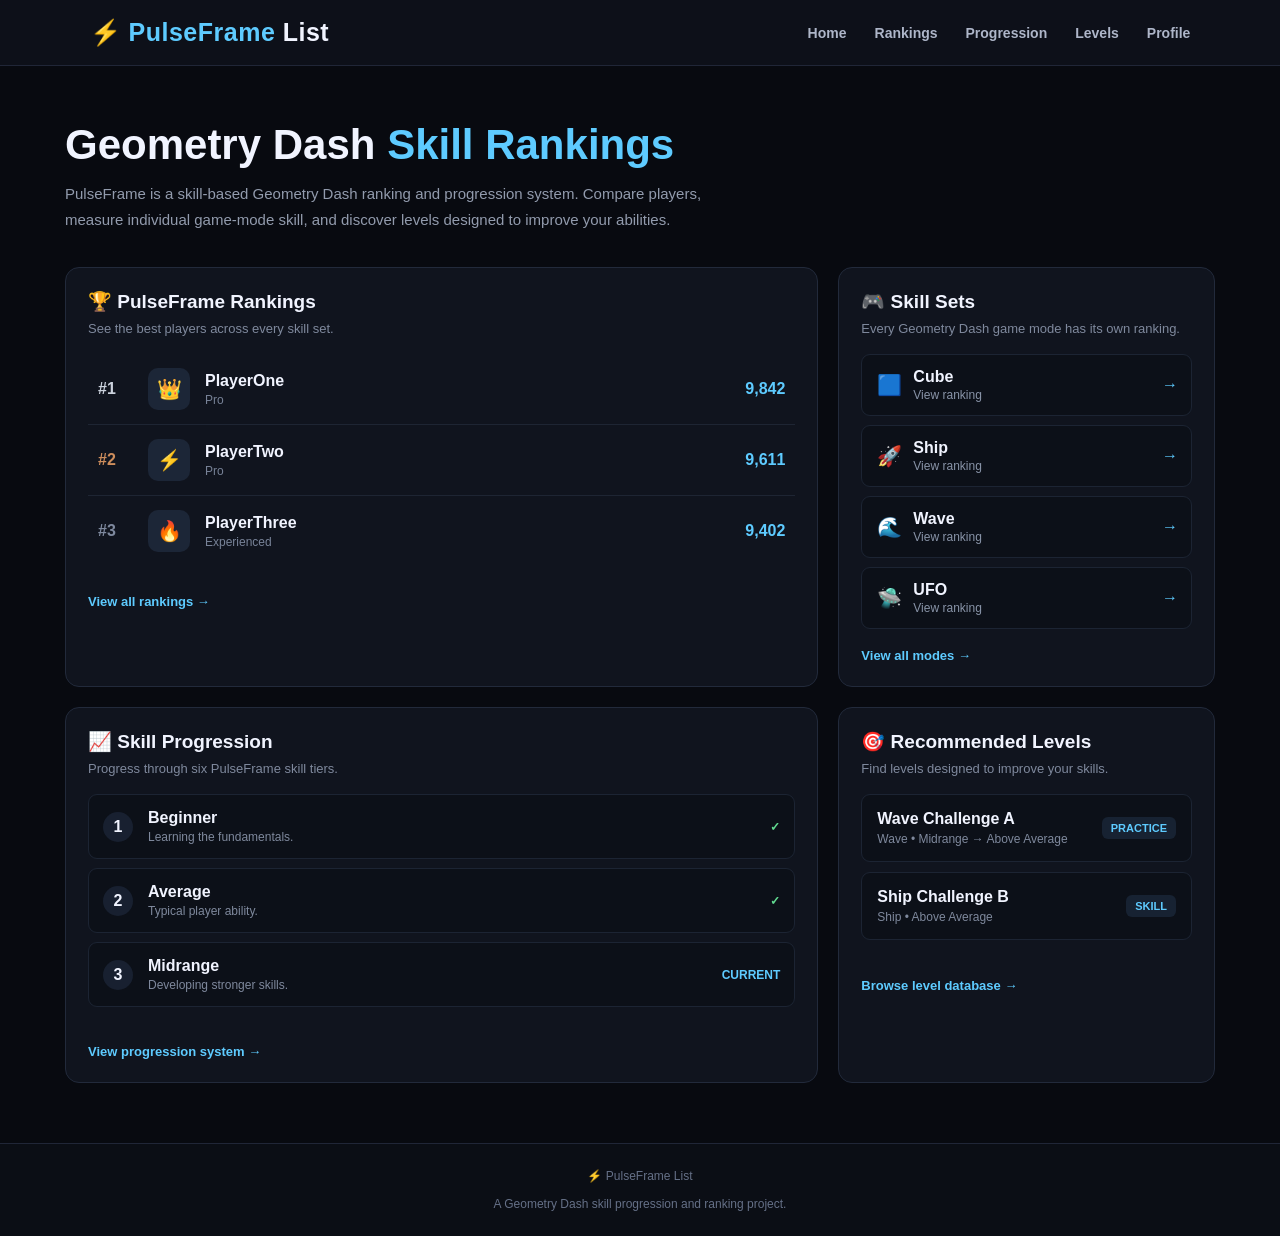
==== index.html @ b21e98b4 "Update index.html" ====
<!DOCTYPE html>
<html lang="en">

<head>
    <meta charset="UTF-8">
    <meta name="viewport" content="width=device-width, initial-scale=1.0">

    <title>PulseFrame List</title>

  <link rel="stylesheet" href="css/style.css">
</head>

<body>

<header>

    <div class="logo">
        ⚡ <span>PulseFrame</span> List
    </div>

    <nav>
        <a href="index.html">Home</a>
        <a href="rankings.html">Rankings</a>
        <a href="progression.html">Progression</a>
        <a href="levels.html">Levels</a>
        <a href="profile.html">Profile</a>
    </nav>

</header>


<section class="hero">

    <h1>Geometry Dash <span>Skill Rankings</span></h1>

    <p>
        PulseFrame is a skill-based Geometry Dash ranking and
        progression system. Compare players, measure individual
        game-mode skill, and discover levels designed to improve
        your abilities.
    </p>

</section>


<main class="container">

    <div class="grid">

        <!-- RANKINGS PREVIEW -->

        <section class="card">

            <h2>🏆 PulseFrame Rankings</h2>

            <p class="subtitle">
                See the best players across every skill set.
            </p>

            <div class="player">

                <div class="placement">#1</div>

                <div class="avatar">👑</div>

                <div class="player-info">
                    <div class="player-name">PlayerOne</div>
                    <div class="player-rank">Pro</div>
                </div>

                <div class="rating">9,842</div>

            </div>

            <div class="player">

                <div class="placement">#2</div>

                <div class="avatar">⚡</div>

                <div class="player-info">
                    <div class="player-name">PlayerTwo</div>
                    <div class="player-rank">Pro</div>
                </div>

                <div class="rating">9,611</div>

            </div>

            <div class="player">

                <div class="placement">#3</div>

                <div class="avatar">🔥</div>

                <div class="player-info">
                    <div class="player-name">PlayerThree</div>
                    <div class="player-rank">Experienced</div>
                </div>

                <div class="rating">9,402</div>

            </div>

            <br>

            <a href="rankings.html">View all rankings →</a>

        </section>


        <!-- SKILL SETS -->

        <section class="card">

            <h2>🎮 Skill Sets</h2>

            <p class="subtitle">
                Every Geometry Dash game mode has its own ranking.
            </p>

            <div class="skill">
                <div class="skill-left">
                    <div class="skill-icon">🟦</div>
                    <div>
                        <div class="skill-name">Cube</div>
                        <div class="skill-rank">View ranking</div>
                    </div>
                </div>
                <div class="skill-position">→</div>
            </div>

            <div class="skill">
                <div class="skill-left">
                    <div class="skill-icon">🚀</div>
                    <div>
                        <div class="skill-name">Ship</div>
                        <div class="skill-rank">View ranking</div>
                    </div>
                </div>
                <div class="skill-position">→</div>
            </div>

            <div class="skill">
                <div class="skill-left">
                    <div class="skill-icon">🌊</div>
                    <div>
                        <div class="skill-name">Wave</div>
                        <div class="skill-rank">View ranking</div>
                    </div>
                </div>
                <div class="skill-position">→</div>
            </div>

            <div class="skill">
                <div class="skill-left">
                    <div class="skill-icon">🛸</div>
                    <div>
                        <div class="skill-name">UFO</div>
                        <div class="skill-rank">View ranking</div>
                    </div>
                </div>
                <div class="skill-position">→</div>
            </div>

            <a href="../modes/wave.html">View all modes →</a>

        </section>


        <!-- PROGRESSION -->

        <section class="card">

            <h2>📈 Skill Progression</h2>

            <p class="subtitle">
                Progress through six PulseFrame skill tiers.
            </p>

            <div class="progress-tier">

                <div class="tier-number">1</div>

                <div class="tier-info">
                    <div class="tier-name">Beginner</div>
                    <div class="tier-description">
                        Learning the fundamentals.
                    </div>
                </div>

                <div class="tier-status completed">✓</div>

            </div>

            <div class="progress-tier">

                <div class="tier-number">2</div>

                <div class="tier-info">
                    <div class="tier-name">Average</div>
                    <div class="tier-description">
                        Typical player ability.
                    </div>
                </div>

                <div class="tier-status completed">✓</div>

            </div>

            <div class="progress-tier">

                <div class="tier-number">3</div>

                <div class="tier-info">
                    <div class="tier-name">Midrange</div>
                    <div class="tier-description">
                        Developing stronger skills.
                    </div>
                </div>

                <div class="tier-status current">
                    CURRENT
                </div>

            </div>

            <br>

            <a href="progression.html">
                View progression system →
            </a>

        </section>


        <!-- LEVELS -->

        <section class="card">

            <h2>🎯 Recommended Levels</h2>

            <p class="subtitle">
                Find levels designed to improve your skills.
            </p>

            <div class="recommendation">

                <div>
                    <div class="level-name">Wave Challenge A</div>

                    <div class="level-info">
                        Wave • Midrange → Above Average
                    </div>
                </div>

                <div class="difficulty">
                    PRACTICE
                </div>

            </div>


            <div class="recommendation">

                <div>
                    <div class="level-name">Ship Challenge B</div>

                    <div class="level-info">
                        Ship • Above Average
                    </div>
                </div>

                <div class="difficulty">
                    SKILL
                </div>

            </div>

            <br>

            <a href="levels.html">
                Browse level database →
            </a>

        </section>

    </div>

</main>


<footer>

    ⚡ PulseFrame List
    <br><br>
    A Geometry Dash skill progression and ranking project.

</footer>


<script src="js/script.js"></script>

</body>
</html>
---- css/style.css ----
* {
    box-sizing: border-box;
    margin: 0;
    padding: 0;
}

body {
    font-family: Arial, Helvetica, sans-serif;
    background: #080a10;
    color: #f1f4ff;
    min-height: 100vh;
}

/* =========================
   HEADER
========================= */

header {
    background: #0d1019;
    border-bottom: 1px solid #202637;
    padding: 18px 7%;
    display: flex;
    justify-content: space-between;
    align-items: center;
    position: sticky;
    top: 0;
    z-index: 100;
}

.logo {
    font-size: 25px;
    font-weight: 800;
    letter-spacing: 0.5px;
}

.logo span {
    color: #5ecbff;
}

nav {
    display: flex;
    gap: 28px;
}

nav a {
    color: #aeb6c9;
    text-decoration: none;
    font-size: 14px;
    font-weight: 600;
    transition: color 0.2s ease;
}

nav a:hover {
    color: #5ecbff;
}

/* =========================
   HERO
========================= */

.hero {
    max-width: 1200px;
    margin: 55px auto 35px;
    padding: 0 25px;
}

.hero h1 {
    font-size: 42px;
    line-height: 1.15;
    margin-bottom: 12px;
}

.hero h1 span {
    color: #5ecbff;
}

.hero p {
    color: #929bad;
    max-width: 680px;
    line-height: 1.7;
    font-size: 15px;
}

/* =========================
   MAIN
========================= */

.container {
    max-width: 1200px;
    margin: auto;
    padding: 0 25px 60px;
}

.grid {
    display: grid;
    grid-template-columns: 2fr 1fr;
    gap: 20px;
}

.card {
    background: #10141e;
    border: 1px solid #222a3b;
    border-radius: 14px;
    padding: 22px;
    transition: border-color 0.2s ease, transform 0.2s ease;
}

.card:hover {
    border-color: #30415b;
    transform: translateY(-2px);
}

.card h2 {
    font-size: 19px;
    margin-bottom: 18px;
}

.subtitle {
    color: #7f899d;
    font-size: 13px;
    margin-top: -10px;
    margin-bottom: 18px;
}

/* =========================
   PAGE LINKS / BUTTONS
========================= */

.card > a {
    display: inline-block;
    margin-top: 10px;
    color: #5ecbff;
    text-decoration: none;
    font-size: 13px;
    font-weight: 700;
    transition: color 0.2s ease, transform 0.2s ease;
}

.card > a:hover {
    color: #ffffff;
    transform: translateX(3px);
}

/* =========================
   PLAYER RANKINGS
========================= */

.player {
    display: flex;
    align-items: center;
    gap: 15px;
    padding: 14px 10px;
    border-bottom: 1px solid #1e2533;
}

.player:last-of-type {
    border-bottom: none;
}

.placement {
    width: 35px;
    font-weight: 800;
    color: #7e899e;
}

.player:nth-child(2) .placement {
    color: #ffd75e;
}

.player:nth-child(3) .placement {
    color: #cbd2dd;
}

.player:nth-child(4) .placement {
    color: #cd8d5c;
}

.avatar {
    width: 42px;
    height: 42px;
    border-radius: 10px;
    background: #1c2637;
    display: flex;
    align-items: center;
    justify-content: center;
    font-size: 20px;
}

.player-info {
    flex: 1;
}

.player-name {
    font-weight: 700;
}

.player-rank {
    color: #788398;
    font-size: 12px;
    margin-top: 3px;
}

.rating {
    font-weight: 800;
    color: #5ecbff;
}

/* =========================
   SKILL SETS
========================= */

.skill {
    display: flex;
    align-items: center;
    justify-content: space-between;
    background: #0c1018;
    border: 1px solid #1c2433;
    padding: 13px;
    border-radius: 9px;
    margin-bottom: 9px;
    transition: border-color 0.2s ease, background 0.2s ease;
}

.skill:hover {
    background: #101824;
    border-color: #30415b;
}

.skill-left {
    display: flex;
    align-items: center;
    gap: 10px;
}

.skill-icon {
    font-size: 20px;
    width: 28px;
    text-align: center;
}

.skill-name {
    font-weight: 700;
}

.skill-rank {
    font-size: 12px;
    color: #8994a8;
    margin-top: 2px;
}

.skill-position {
    font-weight: 800;
    color: #5ecbff;
}

/* =========================
   PROGRESSION
========================= */

.progress-tier {
    display: flex;
    align-items: center;
    gap: 15px;
    padding: 14px;
    margin-bottom: 9px;
    border-radius: 9px;
    background: #0c1018;
    border: 1px solid #1c2433;
}

.tier-number {
    width: 30px;
    height: 30px;
    border-radius: 50%;
    background: #182030;
    display: flex;
    justify-content: center;
    align-items: center;
    font-weight: 800;
}

.tier-info {
    flex: 1;
}

.tier-name {
    font-weight: 700;
}

.tier-description {
    font-size: 12px;
    color: #7f899d;
    margin-top: 3px;
}

.tier-status {
    font-size: 12px;
    font-weight: 700;
}

.completed {
    color: #62dc91;
}

.current {
    color: #5ecbff;
}

/* =========================
   RECOMMENDATIONS
========================= */

.recommendation {
    display: flex;
    justify-content: space-between;
    align-items: center;
    padding: 15px;
    margin-bottom: 10px;
    border-radius: 9px;
    background: #0c1018;
    border: 1px solid #1c2433;
}

.level-name {
    font-weight: 700;
}

.level-info {
    color: #7f899d;
    font-size: 12px;
    margin-top: 4px;
}

.difficulty {
    padding: 5px 9px;
    border-radius: 6px;
    background: #172232;
    color: #5ecbff;
    font-size: 11px;
    font-weight: 700;
}

/* =========================
   FOOTER
========================= */

footer {
    border-top: 1px solid #202637;
    background: #0b0e15;
    text-align: center;
    padding: 25px;
    color: #657087;
    font-size: 12px;
}

/* =========================
   MOBILE
========================= */

@media (max-width: 800px) {

    header {
        flex-direction: column;
        gap: 15px;
    }

    nav {
        gap: 15px;
        flex-wrap: wrap;
        justify-content: center;
    }

    .grid {
        grid-template-columns: 1fr;
    }

    .hero h1 {
        font-size: 32px;
    }

    .hero {
        margin-top: 35px;
    }
}

@media (max-width: 500px) {

    .hero h1 {
        font-size: 28px;
    }

    .hero p {
        font-size: 14px;
    }

    .card {
        padding: 17px;
    }

    .rating {
        font-size: 13px;
    }
}
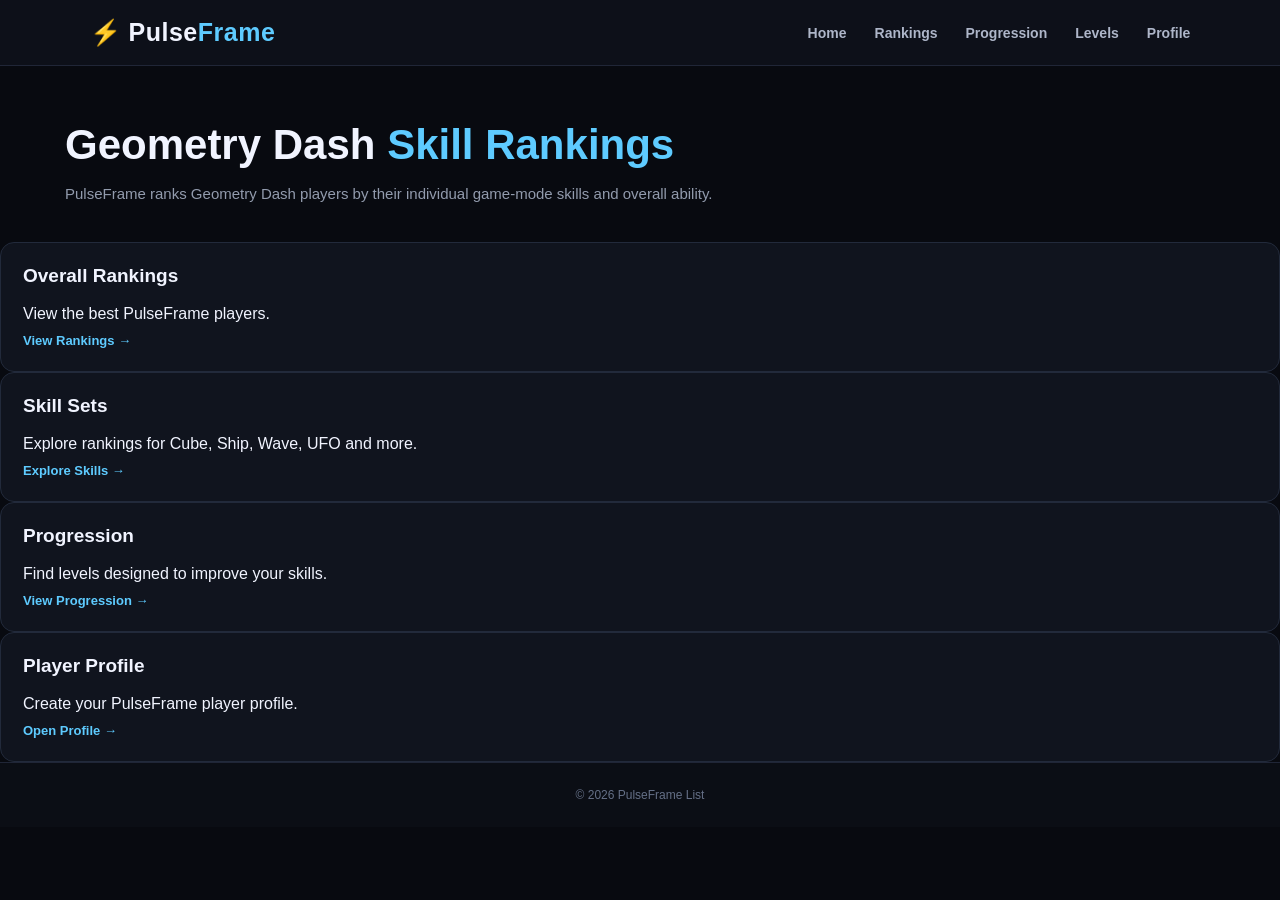
==== commit af8bd7b6: "Update index.html" ====
--- a/index.html
+++ b/index.html
@@ -1,303 +1,72 @@
 <!DOCTYPE html>
 <html lang="en">
-
 <head>
     <meta charset="UTF-8">
     <meta name="viewport" content="width=device-width, initial-scale=1.0">
 
-    <title>PulseFrame List</title>
+    <title>PulseFrame</title>
 
-  <link rel="stylesheet" href="css/style.css">
+    <link rel="stylesheet" href="css/style.css">
 </head>
 
 <body>
 
 <header>
-
-    <div class="logo">
-        ⚡ <span>PulseFrame</span> List
-    </div>
+    <div class="logo">⚡ Pulse<span>Frame</span></div>
 
     <nav>
         <a href="index.html">Home</a>
-        <a href="rankings.html">Rankings</a>
-        <a href="progression.html">Progression</a>
-        <a href="levels.html">Levels</a>
-        <a href="profile.html">Profile</a>
+        <a href="main/rankings.html">Rankings</a>
+        <a href="main/progression.html">Progression</a>
+        <a href="main/levels.html">Levels</a>
+        <a href="main/profile.html">Profile</a>
     </nav>
-
 </header>
 
+<main>
 
-<section class="hero">
+    <section class="hero">
+        <h1>Geometry Dash <span>Skill Rankings</span></h1>
 
-    <h1>Geometry Dash <span>Skill Rankings</span></h1>
+        <p>
+            PulseFrame ranks Geometry Dash players by their individual
+            game-mode skills and overall ability.
+        </p>
+    </section>
 
-    <p>
-        PulseFrame is a skill-based Geometry Dash ranking and
-        progression system. Compare players, measure individual
-        game-mode skill, and discover levels designed to improve
-        your abilities.
-    </p>
+    <section class="main-grid">
 
-</section>
+        <div class="card">
+            <h2>Overall Rankings</h2>
+            <p>View the best PulseFrame players.</p>
+            <a href="main/rankings.html">View Rankings →</a>
+        </div>
 
+        <div class="card">
+            <h2>Skill Sets</h2>
+            <p>Explore rankings for Cube, Ship, Wave, UFO and more.</p>
+            <a href="main/rankings.html">Explore Skills →</a>
+        </div>
 
-<main class="container">
+        <div class="card">
+            <h2>Progression</h2>
+            <p>Find levels designed to improve your skills.</p>
+            <a href="main/progression.html">View Progression →</a>
+        </div>
 
-    <div class="grid">
+        <div class="card">
+            <h2>Player Profile</h2>
+            <p>Create your PulseFrame player profile.</p>
+            <a href="main/profile.html">Open Profile →</a>
+        </div>
 
-        <!-- RANKINGS PREVIEW -->
-
-        <section class="card">
-
-            <h2>🏆 PulseFrame Rankings</h2>
-
-            <p class="subtitle">
-                See the best players across every skill set.
-            </p>
-
-            <div class="player">
-
-                <div class="placement">#1</div>
-
-                <div class="avatar">👑</div>
-
-                <div class="player-info">
-                    <div class="player-name">PlayerOne</div>
-                    <div class="player-rank">Pro</div>
-                </div>
-
-                <div class="rating">9,842</div>
-
-            </div>
-
-            <div class="player">
-
-                <div class="placement">#2</div>
-
-                <div class="avatar">⚡</div>
-
-                <div class="player-info">
-                    <div class="player-name">PlayerTwo</div>
-                    <div class="player-rank">Pro</div>
-                </div>
-
-                <div class="rating">9,611</div>
-
-            </div>
-
-            <div class="player">
-
-                <div class="placement">#3</div>
-
-                <div class="avatar">🔥</div>
-
-                <div class="player-info">
-                    <div class="player-name">PlayerThree</div>
-                    <div class="player-rank">Experienced</div>
-                </div>
-
-                <div class="rating">9,402</div>
-
-            </div>
-
-            <br>
-
-            <a href="rankings.html">View all rankings →</a>
-
-        </section>
-
-
-        <!-- SKILL SETS -->
-
-        <section class="card">
-
-            <h2>🎮 Skill Sets</h2>
-
-            <p class="subtitle">
-                Every Geometry Dash game mode has its own ranking.
-            </p>
-
-            <div class="skill">
-                <div class="skill-left">
-                    <div class="skill-icon">🟦</div>
-                    <div>
-                        <div class="skill-name">Cube</div>
-                        <div class="skill-rank">View ranking</div>
-                    </div>
-                </div>
-                <div class="skill-position">→</div>
-            </div>
-
-            <div class="skill">
-                <div class="skill-left">
-                    <div class="skill-icon">🚀</div>
-                    <div>
-                        <div class="skill-name">Ship</div>
-                        <div class="skill-rank">View ranking</div>
-                    </div>
-                </div>
-                <div class="skill-position">→</div>
-            </div>
-
-            <div class="skill">
-                <div class="skill-left">
-                    <div class="skill-icon">🌊</div>
-                    <div>
-                        <div class="skill-name">Wave</div>
-                        <div class="skill-rank">View ranking</div>
-                    </div>
-                </div>
-                <div class="skill-position">→</div>
-            </div>
-
-            <div class="skill">
-                <div class="skill-left">
-                    <div class="skill-icon">🛸</div>
-                    <div>
-                        <div class="skill-name">UFO</div>
-                        <div class="skill-rank">View ranking</div>
-                    </div>
-                </div>
-                <div class="skill-position">→</div>
-            </div>
-
-            <a href="../modes/wave.html">View all modes →</a>
-
-        </section>
-
-
-        <!-- PROGRESSION -->
-
-        <section class="card">
-
-            <h2>📈 Skill Progression</h2>
-
-            <p class="subtitle">
-                Progress through six PulseFrame skill tiers.
-            </p>
-
-            <div class="progress-tier">
-
-                <div class="tier-number">1</div>
-
-                <div class="tier-info">
-                    <div class="tier-name">Beginner</div>
-                    <div class="tier-description">
-                        Learning the fundamentals.
-                    </div>
-                </div>
-
-                <div class="tier-status completed">✓</div>
-
-            </div>
-
-            <div class="progress-tier">
-
-                <div class="tier-number">2</div>
-
-                <div class="tier-info">
-                    <div class="tier-name">Average</div>
-                    <div class="tier-description">
-                        Typical player ability.
-                    </div>
-                </div>
-
-                <div class="tier-status completed">✓</div>
-
-            </div>
-
-            <div class="progress-tier">
-
-                <div class="tier-number">3</div>
-
-                <div class="tier-info">
-                    <div class="tier-name">Midrange</div>
-                    <div class="tier-description">
-                        Developing stronger skills.
-                    </div>
-                </div>
-
-                <div class="tier-status current">
-                    CURRENT
-                </div>
-
-            </div>
-
-            <br>
-
-            <a href="progression.html">
-                View progression system →
-            </a>
-
-        </section>
-
-
-        <!-- LEVELS -->
-
-        <section class="card">
-
-            <h2>🎯 Recommended Levels</h2>
-
-            <p class="subtitle">
-                Find levels designed to improve your skills.
-            </p>
-
-            <div class="recommendation">
-
-                <div>
-                    <div class="level-name">Wave Challenge A</div>
-
-                    <div class="level-info">
-                        Wave • Midrange → Above Average
-                    </div>
-                </div>
-
-                <div class="difficulty">
-                    PRACTICE
-                </div>
-
-            </div>
-
-
-            <div class="recommendation">
-
-                <div>
-                    <div class="level-name">Ship Challenge B</div>
-
-                    <div class="level-info">
-                        Ship • Above Average
-                    </div>
-                </div>
-
-                <div class="difficulty">
-                    SKILL
-                </div>
-
-            </div>
-
-            <br>
-
-            <a href="levels.html">
-                Browse level database →
-            </a>
-
-        </section>
-
-    </div>
+    </section>
 
 </main>
 
-
 <footer>
-
-    ⚡ PulseFrame List
-    <br><br>
-    A Geometry Dash skill progression and ranking project.
-
+    <p>© 2026 PulseFrame List</p>
 </footer>
-
 
 <script src="js/script.js"></script>
 
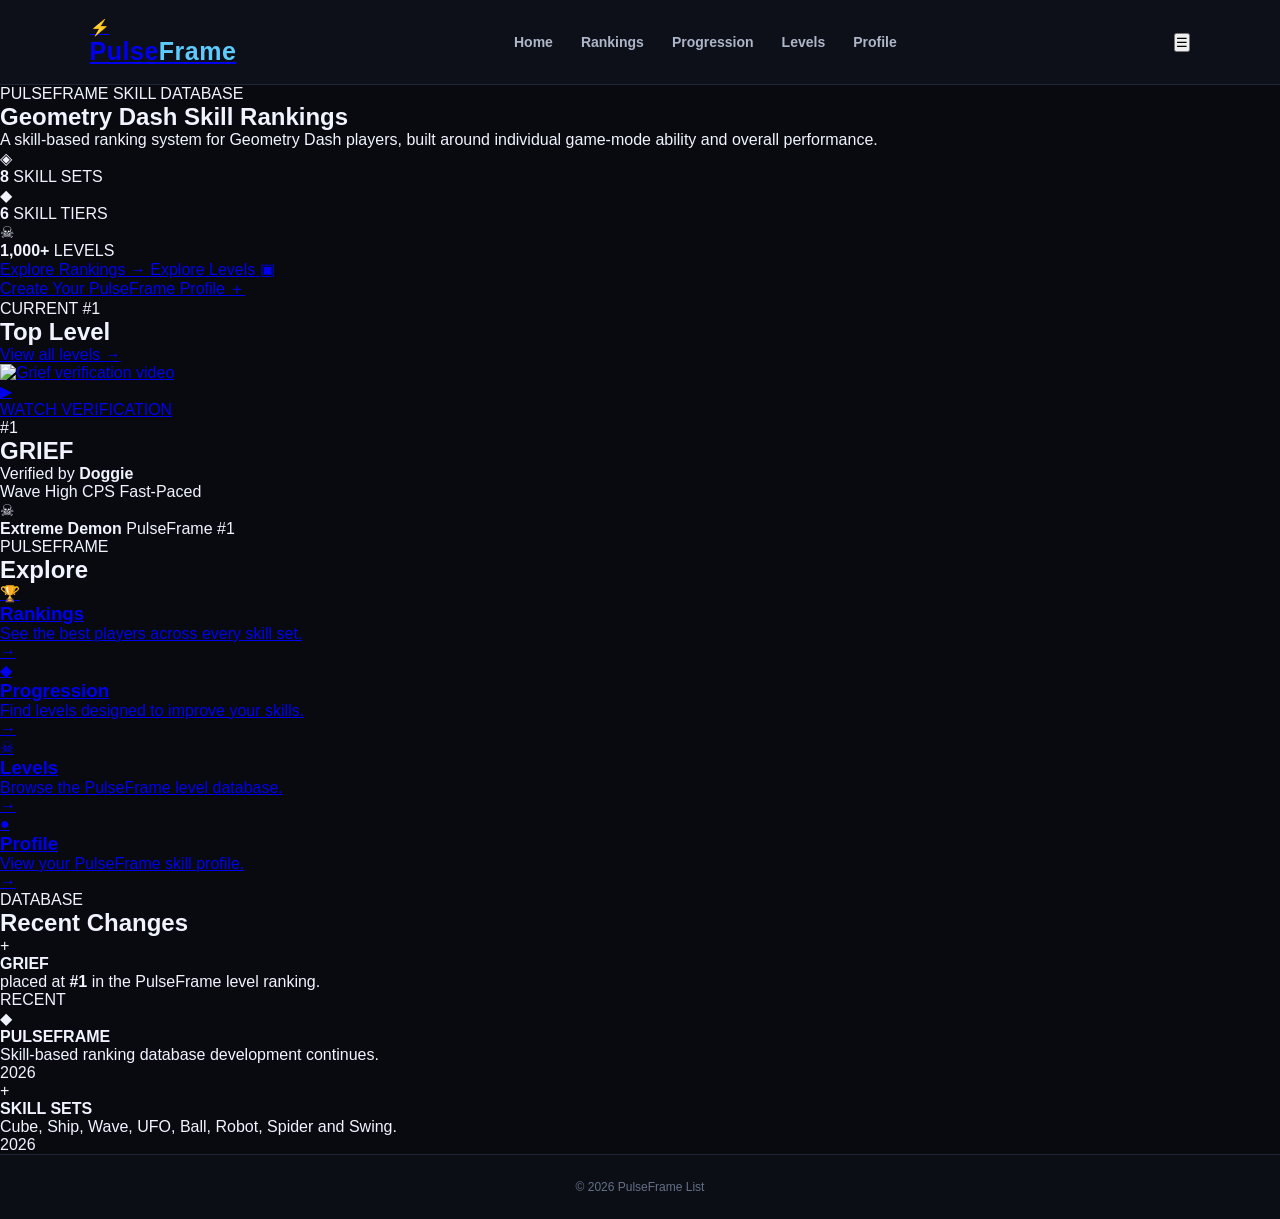
==== commit 8e87fd75: "Update index.html" ====
--- a/index.html
+++ b/index.html
@@ -11,8 +11,15 @@
 
 <body>
 
-<header>
-    <div class="logo">⚡ Pulse<span>Frame</span></div>
+<header class="site-header">
+
+    <a href="index.html" class="brand">
+        <div class="brand-icon">⚡</div>
+
+        <div class="logo">
+            Pulse<span>Frame</span>
+        </div>
+    </a>
 
     <nav>
         <a href="index.html">Home</a>
@@ -21,53 +28,284 @@
         <a href="main/levels.html">Levels</a>
         <a href="main/profile.html">Profile</a>
     </nav>
+
+    <button class="menu-button" aria-label="Open menu">
+        ☰
+    </button>
+
 </header>
 
+
 <main>
 
-    <section class="hero">
-        <h1>Geometry Dash <span>Skill Rankings</span></h1>
+    <!-- HERO -->
+
+    <section class="pf-hero">
+
+        <div class="hero-label">
+            PULSEFRAME SKILL DATABASE
+        </div>
+
+        <h1>
+            Geometry Dash
+            <span>Skill Rankings</span>
+        </h1>
 
         <p>
-            PulseFrame ranks Geometry Dash players by their individual
-            game-mode skills and overall ability.
+            A skill-based ranking system for Geometry Dash players,
+            built around individual game-mode ability and overall performance.
         </p>
+
+        <div class="neon-wave"></div>
+
+
+        <!-- STATS -->
+
+        <div class="stats">
+
+            <div class="stat">
+                <div class="stat-icon">◈</div>
+                <strong>8</strong>
+                <span>SKILL SETS</span>
+            </div>
+
+            <div class="stat">
+                <div class="stat-icon">◆</div>
+                <strong>6</strong>
+                <span>SKILL TIERS</span>
+            </div>
+
+            <div class="stat">
+                <div class="stat-icon">☠</div>
+                <strong>1,000+</strong>
+                <span>LEVELS</span>
+            </div>
+
+        </div>
+
+
+        <!-- MAIN BUTTONS -->
+
+        <div class="hero-actions">
+
+            <a href="main/rankings.html" class="primary-button">
+                Explore Rankings
+                <span>→</span>
+            </a>
+
+            <a href="main/levels.html" class="secondary-button">
+                Explore Levels
+                <span>▣</span>
+            </a>
+
+        </div>
+
+        <a href="main/profile.html" class="profile-button">
+            Create Your PulseFrame Profile
+            <span>＋</span>
+        </a>
+
     </section>
 
-    <section class="main-grid">
-
-        <div class="card">
-            <h2>Overall Rankings</h2>
-            <p>View the best PulseFrame players.</p>
-            <a href="main/rankings.html">View Rankings →</a>
-        </div>
-
-        <div class="card">
-            <h2>Skill Sets</h2>
-            <p>Explore rankings for Cube, Ship, Wave, UFO and more.</p>
-            <a href="main/rankings.html">Explore Skills →</a>
-        </div>
-
-        <div class="card">
-            <h2>Progression</h2>
-            <p>Find levels designed to improve your skills.</p>
-            <a href="main/progression.html">View Progression →</a>
-        </div>
-
-        <div class="card">
-            <h2>Player Profile</h2>
-            <p>Create your PulseFrame player profile.</p>
-            <a href="main/profile.html">Open Profile →</a>
-        </div>
+
+    <!-- FEATURED LEVEL -->
+
+    <section class="home-section">
+
+        <div class="section-heading">
+            <div>
+                <span class="section-label">CURRENT #1</span>
+                <h2>Top Level</h2>
+            </div>
+
+            <a href="main/levels.html">View all levels →</a>
+        </div>
+
+
+        <article class="featured-level">
+
+            <a
+                class="featured-video"
+                href="https://youtu.be/gB8slBPlOjc"
+                target="_blank"
+                rel="noopener noreferrer"
+            >
+
+                <img
+                    src="https://img.youtube.com/vi/gB8slBPlOjc/maxresdefault.jpg"
+                    alt="Grief verification video"
+                >
+
+                <div class="video-overlay">
+                    <div class="play-button">▶</div>
+                    <span>WATCH VERIFICATION</span>
+                </div>
+
+            </a>
+
+
+            <div class="featured-info">
+
+                <div class="featured-rank">
+                    #1
+                </div>
+
+                <h2>GRIEF</h2>
+
+                <p class="featured-creator">
+                    Verified by <strong>Doggie</strong>
+                </p>
+
+                <div class="featured-tags">
+                    <span>Wave</span>
+                    <span>High CPS</span>
+                    <span>Fast-Paced</span>
+                </div>
+
+                <div class="featured-difficulty">
+                    <div class="demon-icon">☠</div>
+
+                    <div>
+                        <strong>Extreme Demon</strong>
+                        <span>PulseFrame #1</span>
+                    </div>
+                </div>
+
+            </div>
+
+        </article>
 
     </section>
 
+
+    <!-- QUICK ACCESS -->
+
+    <section class="home-section">
+
+        <div class="section-heading">
+            <div>
+                <span class="section-label">PULSEFRAME</span>
+                <h2>Explore</h2>
+            </div>
+        </div>
+
+
+        <div class="explore-grid">
+
+            <a href="main/rankings.html" class="explore-card">
+                <div class="explore-icon">🏆</div>
+                <div>
+                    <h3>Rankings</h3>
+                    <p>See the best players across every skill set.</p>
+                </div>
+                <span>→</span>
+            </a>
+
+            <a href="main/progression.html" class="explore-card">
+                <div class="explore-icon">◆</div>
+                <div>
+                    <h3>Progression</h3>
+                    <p>Find levels designed to improve your skills.</p>
+                </div>
+                <span>→</span>
+            </a>
+
+            <a href="main/levels.html" class="explore-card">
+                <div class="explore-icon">☠</div>
+                <div>
+                    <h3>Levels</h3>
+                    <p>Browse the PulseFrame level database.</p>
+                </div>
+                <span>→</span>
+            </a>
+
+            <a href="main/profile.html" class="explore-card">
+                <div class="explore-icon">●</div>
+                <div>
+                    <h3>Profile</h3>
+                    <p>View your PulseFrame skill profile.</p>
+                </div>
+                <span>→</span>
+            </a>
+
+        </div>
+
+    </section>
+
+
+    <!-- RECENT CHANGES -->
+
+    <section class="home-section">
+
+        <div class="section-heading">
+            <div>
+                <span class="section-label">DATABASE</span>
+                <h2>Recent Changes</h2>
+            </div>
+        </div>
+
+
+        <div class="changes-card">
+
+            <div class="change">
+
+                <div class="change-icon">+</div>
+
+                <div>
+                    <strong>GRIEF</strong>
+                    <p>
+                        placed at <b>#1</b> in the PulseFrame level ranking.
+                    </p>
+                </div>
+
+                <time>RECENT</time>
+
+            </div>
+
+
+            <div class="change">
+
+                <div class="change-icon">◆</div>
+
+                <div>
+                    <strong>PULSEFRAME</strong>
+                    <p>
+                        Skill-based ranking database development continues.
+                    </p>
+                </div>
+
+                <time>2026</time>
+
+            </div>
+
+
+            <div class="change">
+
+                <div class="change-icon">+</div>
+
+                <div>
+                    <strong>SKILL SETS</strong>
+                    <p>
+                        Cube, Ship, Wave, UFO, Ball, Robot, Spider and Swing.
+                    </p>
+                </div>
+
+                <time>2026</time>
+
+            </div>
+
+        </div>
+
+    </section>
+
 </main>
+
 
 <footer>
     <p>© 2026 PulseFrame List</p>
 </footer>
 
+
 <script src="js/script.js"></script>
 
 </body>
--- a/css/style.css
+++ b/css/style.css
@@ -401,3 +401,89 @@
         font-size: 13px;
     }
 }
+/* =========================
+   PULSEFRAME LEVEL ARTWORK
+========================= */
+
+.pf-level-row::before {
+    content: "";
+    position: absolute;
+    inset: 0;
+
+    background-image: var(--level-bg);
+    background-size: cover;
+    background-position: center;
+
+    opacity: 0.35;
+    filter: saturate(0.9) contrast(1.05);
+
+    z-index: 0;
+
+    pointer-events: none;
+
+    transition: opacity 0.35s ease, transform 0.5s ease;
+}
+
+.pf-level-row::after {
+    content: "";
+    position: absolute;
+    inset: 0;
+
+    background:
+        linear-gradient(
+            90deg,
+            rgba(8, 12, 22, 0.88) 0%,
+            rgba(8, 12, 22, 0.65) 45%,
+            rgba(8, 12, 22, 0.45) 100%
+        );
+
+    z-index: 1;
+
+    pointer-events: none;
+}
+/* =========================
+   LEVEL VIDEO THUMBNAIL
+========================= */
+
+.level-video {
+    position: relative;
+    width: 150px;
+    height: 84px;
+    flex-shrink: 0;
+    display: block;
+    overflow: hidden;
+    border-radius: 8px;
+    border: 1px solid #26344b;
+    background: #080a10;
+}
+
+.level-video img {
+    width: 100%;
+    height: 100%;
+    object-fit: cover;
+    display: block;
+}
+.level-video + .extreme-badge {
+    margin-left: 20px;
+    flex-shrink: 0;
+}
+.level-video {
+    position: relative;
+    width: 120px;
+    height: 68px;
+    flex-shrink: 0;
+    display: block;
+    overflow: hidden;
+    border-radius: 8px;
+    border: 1px solid #26344b;
+    background: #080a10;
+    margin-left: 20px;
+}
+
+.level-video:hover {
+    border-color: #5ecbff;
+}
+
+.level-video:hover .video-play {
+    background: rgba(0, 0, 0, 0.30);
+}
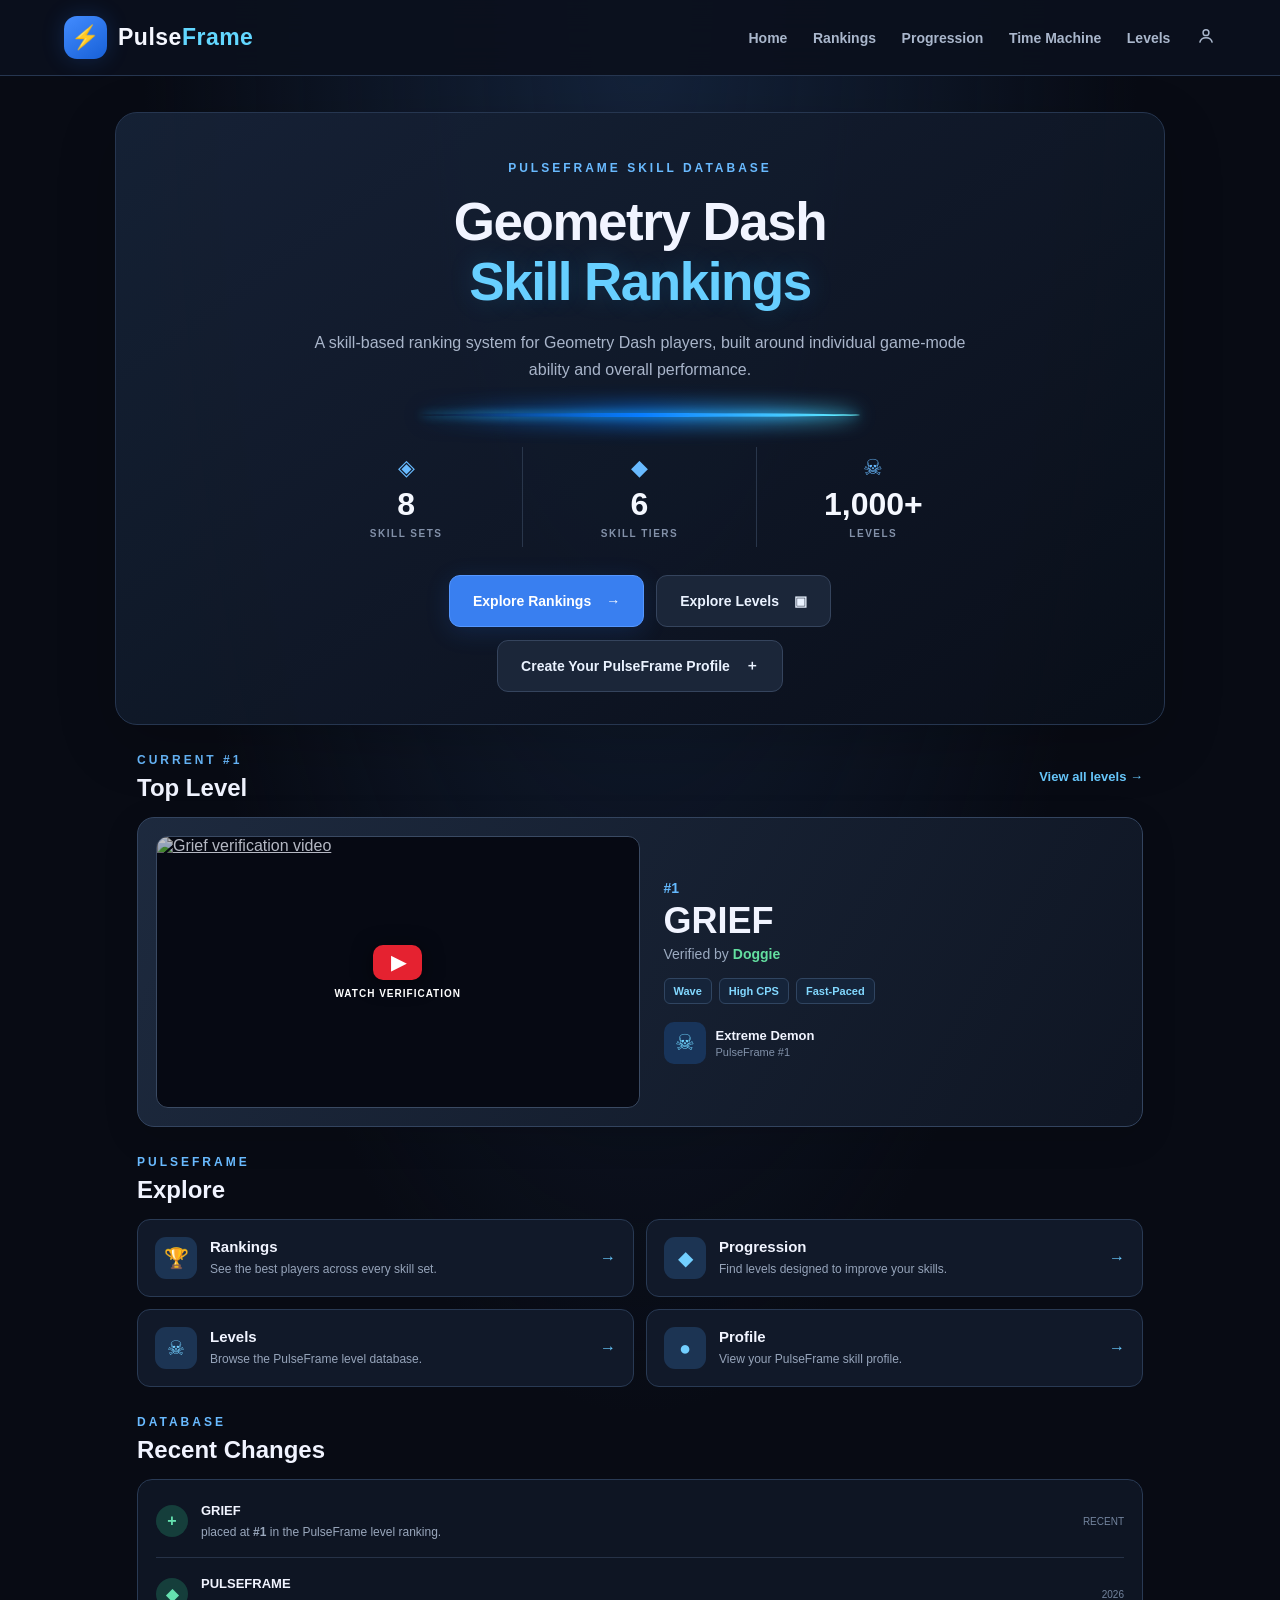
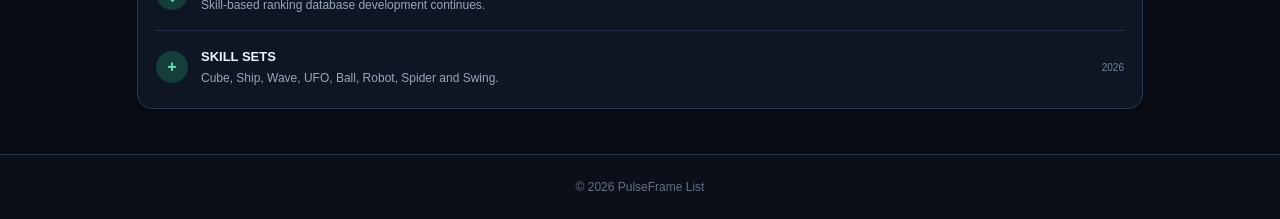
==== commit 046e4217: "Add Time Machine navigation and improve site-wide image presentation" ====
--- a/index.html
+++ b/index.html
@@ -25,8 +25,9 @@
         <a href="index.html">Home</a>
         <a href="main/rankings.html">Rankings</a>
         <a href="main/progression.html">Progression</a>
+        <a href="main/time-machine.html">Time Machine</a>
         <a href="main/levels.html">Levels</a>
-        <a href="main/profile.html">Profile</a>
+        <a href="main/profile.html" class="profile-nav-icon" aria-label="Profile" title="Profile"><svg aria-hidden="true" viewBox="0 0 24 24" width="20" height="20" fill="none" stroke="currentColor" stroke-width="1.8"><circle cx="12" cy="8" r="3.5"></circle><path d="M4.5 20c.7-4 3.2-6 7.5-6s6.8 2 7.5 6"></path></svg></a>
     </nav>
 
     <button class="menu-button" aria-label="Open menu">
--- a/css/style.css
+++ b/css/style.css
@@ -487,3 +487,961 @@
 .level-video:hover .video-play {
     background: rgba(0, 0, 0, 0.30);
 }
+
+/* =========================================
+   PULSEFRAME HOMEPAGE REDESIGN
+   Append below the existing CSS
+========================================= */
+
+html {
+    background: #080b14;
+    color-scheme: dark;
+}
+
+body {
+    background:
+        radial-gradient(ellipse at 50% 0%, #14233b 0%, transparent 55%),
+        #080b14;
+    color: #f1f4ff;
+    overflow-x: hidden;
+}
+
+a {
+    color: inherit;
+}
+
+/* HEADER */
+
+.site-header {
+    min-height: 76px;
+    padding: 14px 5%;
+    display: flex;
+    flex-direction: row;
+    justify-content: space-between;
+    align-items: center;
+    gap: 20px;
+    background: rgba(11, 16, 29, 0.94);
+    border-bottom: 1px solid #263650;
+    backdrop-filter: blur(16px);
+}
+
+.brand {
+    display: flex;
+    align-items: center;
+    gap: 11px;
+    text-decoration: none;
+    flex-shrink: 0;
+}
+
+.brand-icon {
+    width: 43px;
+    height: 43px;
+    display: grid;
+    place-items: center;
+    border-radius: 13px;
+    background: linear-gradient(145deg, #438cff, #1760d7);
+    box-shadow: 0 0 22px #287aff35;
+    font-size: 23px;
+}
+
+.site-header .logo {
+    font-size: 23px;
+    color: #f5f7ff;
+    white-space: nowrap;
+}
+
+.site-header .logo span {
+    color: #62d7ff;
+}
+
+.site-header nav {
+    display: flex;
+    flex-direction: row;
+    align-items: center;
+    justify-content: flex-end;
+    gap: clamp(10px, 2vw, 26px);
+}
+
+.site-header nav a {
+    color: #aab7cc;
+    text-decoration: none;
+    font-size: 14px;
+    font-weight: 700;
+    white-space: nowrap;
+}
+
+.site-header nav a:hover {
+    color: #65d8ff;
+}
+
+.menu-button {
+    display: none;
+    background: #1a263a;
+    border: 1px solid #34445e;
+    border-radius: 10px;
+    color: white;
+    font-size: 23px;
+    padding: 7px 12px;
+}
+
+/* HERO */
+
+.pf-hero {
+    position: relative;
+    isolation: isolate;
+    max-width: 1050px;
+    margin: 36px auto 24px;
+    padding: 48px 28px 32px;
+    text-align: center;
+    overflow: hidden;
+    border: 1px solid #263650;
+    border-radius: 22px;
+    background: linear-gradient(
+        145deg,
+        rgba(22, 34, 55, 0.94),
+        rgba(9, 14, 25, 0.94)
+    );
+    box-shadow: 0 18px 60px #00000030;
+}
+
+.hero-label,
+.section-label {
+    color: #69baff;
+    font-size: 12px;
+    font-weight: 800;
+    letter-spacing: 3px;
+}
+
+.pf-hero h1 {
+    margin: 17px 0;
+    font-size: clamp(32px, 5vw, 53px);
+    line-height: 1.13;
+    letter-spacing: -1.5px;
+}
+
+.pf-hero h1 span {
+    display: block;
+    color: #67cfff;
+    text-shadow: 0 0 26px #26aaff30;
+}
+
+.pf-hero > p {
+    max-width: 660px;
+    margin: 0 auto;
+    color: #a9b5ca;
+    font-size: 16px;
+    line-height: 1.7;
+}
+
+/* ANIMATED NEON WAVE — preserved */
+
+.neon-wave {
+    position: relative;
+    width: min(440px, 90%);
+    height: 4px;
+    margin: 30px auto;
+    border-radius: 100%;
+    background: linear-gradient(
+        90deg,
+        transparent,
+        #087cff,
+        #66f3ff,
+        #287dff,
+        transparent
+    );
+    background-size: 200% 100%;
+    box-shadow:
+        0 0 8px #21baff,
+        0 0 22px #167bff80;
+    animation: pf-neon-wave 3s linear infinite;
+}
+
+.neon-wave::after {
+    content: "";
+    position: absolute;
+    inset: -7px 0;
+    border-radius: 50%;
+    background: inherit;
+    filter: blur(10px);
+    opacity: 0.65;
+}
+
+@keyframes pf-neon-wave {
+    0% {
+        background-position: 200% 0;
+        transform: scaleX(0.88);
+    }
+    50% {
+        transform: scaleX(1);
+    }
+    100% {
+        background-position: 0 0;
+        transform: scaleX(0.88);
+    }
+}
+
+/* STATS */
+
+.stats {
+    display: grid;
+    grid-template-columns: repeat(3, minmax(0, 1fr));
+    max-width: 700px;
+    margin: 28px auto;
+}
+
+.stat {
+    display: flex;
+    flex-direction: column;
+    align-items: center;
+    gap: 5px;
+    padding: 8px 12px;
+    border-right: 1px solid #29364b;
+}
+
+.stat:last-child {
+    border-right: 0;
+}
+
+.stat-icon {
+    color: #68baff;
+    font-size: 22px;
+}
+
+.stat strong {
+    font-size: clamp(22px, 4vw, 32px);
+    color: #f5f8ff;
+}
+
+.stat > span {
+    color: #8391a9;
+    font-size: 10px;
+    font-weight: 700;
+    letter-spacing: 1.5px;
+}
+
+/* BUTTONS */
+
+.hero-actions {
+    display: flex;
+    justify-content: center;
+    flex-wrap: wrap;
+    gap: 12px;
+    margin-top: 28px;
+}
+
+.primary-button,
+.secondary-button,
+.profile-button {
+    min-height: 52px;
+    display: inline-flex;
+    align-items: center;
+    justify-content: center;
+    gap: 15px;
+    padding: 14px 23px;
+    border-radius: 11px;
+    text-decoration: none;
+    font-size: 14px;
+    font-weight: 800;
+    transition: transform 0.2s ease, border-color 0.2s ease;
+}
+
+.primary-button {
+    background: #397ff0;
+    color: white;
+    border: 1px solid #5597ff;
+    box-shadow: 0 5px 24px #287bff28;
+}
+
+.secondary-button,
+.profile-button {
+    background: #1b2639;
+    color: #eaf2ff;
+    border: 1px solid #35445d;
+}
+
+.profile-button {
+    margin-top: 13px;
+}
+
+.primary-button:hover,
+.secondary-button:hover,
+.profile-button:hover {
+    transform: translateY(-2px);
+    border-color: #65d8ff;
+}
+
+/* SECTIONS */
+
+.home-section {
+    max-width: 1050px;
+    margin: 25px auto;
+    padding: 0 22px;
+}
+
+.section-heading {
+    display: flex;
+    justify-content: space-between;
+    align-items: center;
+    gap: 15px;
+    margin-bottom: 15px;
+}
+
+.section-heading h2 {
+    margin-top: 6px;
+    font-size: 24px;
+}
+
+.section-heading > a {
+    color: #69caff;
+    text-decoration: none;
+    font-size: 13px;
+    font-weight: 700;
+}
+
+/* FEATURED GRIEF PANEL */
+
+.featured-level {
+    display: grid;
+    grid-template-columns: minmax(0, 1.05fr) minmax(0, 1fr);
+    align-items: center;
+    gap: 24px;
+    padding: 18px;
+    border: 1px solid #33445f;
+    border-radius: 17px;
+    background: linear-gradient(
+        120deg,
+        rgba(30, 43, 64, 0.96),
+        rgba(15, 22, 36, 0.96)
+    );
+    box-shadow: 0 10px 35px #00000020;
+}
+
+.featured-video {
+    position: relative;
+    display: block;
+    width: 100%;
+    aspect-ratio: 16 / 9;
+    overflow: hidden;
+    border: 1px solid #3a4a63;
+    border-radius: 12px;
+    background: #080b14;
+}
+
+.featured-video img {
+    width: 100%;
+    height: 100%;
+    display: block;
+    object-fit: cover;
+    transition: transform 0.35s ease;
+}
+
+.featured-video:hover img {
+    transform: scale(1.04);
+}
+
+.video-overlay {
+    position: absolute;
+    inset: 0;
+    display: flex;
+    flex-direction: column;
+    align-items: center;
+    justify-content: center;
+    gap: 8px;
+    color: white;
+    font-size: 10px;
+    font-weight: 800;
+    letter-spacing: 1px;
+    background: #03071340;
+}
+
+.play-button {
+    width: 49px;
+    height: 35px;
+    display: grid;
+    place-items: center;
+    padding-left: 3px;
+    border-radius: 10px;
+    background: #e52230;
+    color: white;
+    font-size: 19px;
+    box-shadow: 0 3px 20px #0008;
+}
+
+.featured-info {
+    min-width: 0;
+}
+
+.featured-rank {
+    color: #65baff;
+    font-size: 14px;
+    font-weight: 800;
+}
+
+.featured-info h2 {
+    margin: 4px 0;
+    font-size: clamp(26px, 4vw, 36px);
+}
+
+.featured-creator {
+    color: #9baac0;
+    font-size: 14px;
+}
+
+.featured-creator strong {
+    color: #63dfa0;
+}
+
+.featured-tags {
+    display: flex;
+    flex-wrap: wrap;
+    gap: 7px;
+    margin-top: 16px;
+}
+
+.featured-tags span {
+    padding: 6px 9px;
+    border: 1px solid #304561;
+    border-radius: 6px;
+    background: #15243a;
+    color: #82d8ff;
+    font-size: 11px;
+    font-weight: 700;
+}
+
+.featured-difficulty {
+    display: flex;
+    align-items: center;
+    gap: 10px;
+    margin-top: 18px;
+}
+
+.demon-icon {
+    width: 42px;
+    height: 42px;
+    display: grid;
+    place-items: center;
+    border-radius: 10px;
+    background: #18345a;
+    color: #70d6ff;
+    font-size: 22px;
+}
+
+.featured-difficulty strong,
+.featured-difficulty span {
+    display: block;
+}
+
+.featured-difficulty strong {
+    font-size: 13px;
+}
+
+.featured-difficulty span {
+    margin-top: 3px;
+    color: #8292aa;
+    font-size: 11px;
+}
+
+/* EXPLORE CARDS */
+
+.explore-grid {
+    display: grid;
+    grid-template-columns: repeat(2, minmax(0, 1fr));
+    gap: 12px;
+}
+
+.explore-card {
+    display: flex;
+    align-items: center;
+    gap: 13px;
+    min-width: 0;
+    padding: 17px;
+    border: 1px solid #293a54;
+    border-radius: 13px;
+    background: rgba(18, 27, 43, 0.92);
+    text-decoration: none;
+    transition: border-color 0.2s ease, transform 0.2s ease;
+}
+
+.explore-card:hover {
+    border-color: #4aaaff;
+    transform: translateY(-2px);
+}
+
+.explore-icon {
+    width: 42px;
+    height: 42px;
+    flex-shrink: 0;
+    display: grid;
+    place-items: center;
+    border-radius: 11px;
+    background: #1c3453;
+    color: #72cfff;
+    font-size: 20px;
+}
+
+.explore-card > div:nth-child(2) {
+    flex: 1;
+    min-width: 0;
+}
+
+.explore-card h3 {
+    font-size: 15px;
+}
+
+.explore-card p {
+    margin-top: 5px;
+    color: #96a4ba;
+    font-size: 12px;
+    line-height: 1.5;
+}
+
+.explore-card > span {
+    color: #69caff;
+}
+
+/* RECENT CHANGES */
+
+.changes-card {
+    padding: 5px 18px;
+    border: 1px solid #293a54;
+    border-radius: 15px;
+    background: rgba(15, 23, 37, 0.9);
+}
+
+.change {
+    display: flex;
+    align-items: center;
+    gap: 13px;
+    padding: 16px 0;
+    border-bottom: 1px solid #263247;
+}
+
+.change:last-child {
+    border-bottom: 0;
+}
+
+.change-icon {
+    width: 32px;
+    height: 32px;
+    flex-shrink: 0;
+    display: grid;
+    place-items: center;
+    border-radius: 50%;
+    background: #153e3b;
+    color: #65e2b0;
+    font-weight: 800;
+}
+
+.change > div:nth-child(2) {
+    flex: 1;
+    min-width: 0;
+}
+
+.change strong {
+    font-size: 13px;
+}
+
+.change p {
+    margin-top: 4px;
+    color: #99a7bc;
+    font-size: 12px;
+    line-height: 1.5;
+}
+
+.change time {
+    color: #73849e;
+    font-size: 10px;
+    white-space: nowrap;
+}
+
+/* FOOTER */
+
+body > footer {
+    margin-top: 45px;
+    border-top: 1px solid #263247;
+    background: #0a0f19;
+}
+
+/* MOBILE */
+
+@media (max-width: 700px) {
+    .site-header {
+        min-height: 68px;
+        padding: 11px 16px;
+        gap: 10px;
+    }
+
+    .site-header .logo {
+        font-size: 20px;
+    }
+
+    .brand-icon {
+        width: 39px;
+        height: 39px;
+    }
+
+    .site-header nav {
+        display: none;
+    }
+
+    .menu-button {
+        display: block;
+        flex-shrink: 0;
+    }
+
+    .pf-hero {
+        margin: 16px 12px 24px;
+        padding: 34px 17px 25px;
+        border-radius: 17px;
+    }
+
+    .pf-hero h1 {
+        font-size: clamp(30px, 8vw, 42px);
+        letter-spacing: -0.8px;
+    }
+
+    .pf-hero > p {
+        font-size: 14px;
+    }
+
+    .stats {
+        margin: 22px auto;
+    }
+
+    .stat {
+        padding: 7px 4px;
+    }
+
+    .stat strong {
+        font-size: 23px;
+    }
+
+    .stat > span {
+        font-size: 9px;
+        letter-spacing: 0.5px;
+    }
+
+    .hero-actions {
+        display: grid;
+        grid-template-columns: 1fr 1fr;
+        gap: 9px;
+    }
+
+    .primary-button,
+    .secondary-button {
+        min-width: 0;
+        min-height: 48px;
+        padding: 12px 8px;
+        gap: 7px;
+        font-size: 12px;
+    }
+
+    .profile-button {
+        width: 100%;
+        padding: 12px 8px;
+        font-size: 12px;
+    }
+
+    .home-section {
+        margin: 25px 0;
+        padding: 0 12px;
+    }
+
+    .section-heading h2 {
+        font-size: 21px;
+    }
+
+    .featured-level {
+        grid-template-columns: 1fr;
+        gap: 16px;
+        padding: 12px;
+    }
+
+    .featured-video {
+        aspect-ratio: 16 / 9;
+    }
+
+    .featured-info {
+        padding: 0 3px 5px;
+    }
+
+    .featured-info h2 {
+        font-size: 28px;
+    }
+
+    .explore-grid {
+        grid-template-columns: 1fr;
+        gap: 9px;
+    }
+
+    .explore-card {
+        padding: 13px;
+    }
+
+    .changes-card {
+        padding: 3px 13px;
+    }
+
+    .change {
+        gap: 10px;
+    }
+}
+
+@media (prefers-reduced-motion: reduce) {
+    .neon-wave {
+        animation: none;
+    }
+
+    *,
+    *::before,
+    *::after {
+        scroll-behavior: auto !important;
+        transition-duration: 0.01ms !important;
+    }
+}
+
+
+/* PulseFrame shared header fix */
+header {
+    background: #0d1019;
+    border-bottom: 1px solid #202637;
+    padding: 18px 5%;
+    display: flex;
+    flex-direction: row;
+    justify-content: space-between;
+    align-items: center;
+    gap: 24px;
+    flex-wrap: wrap;
+    position: sticky;
+    top: 0;
+    z-index: 100;
+}
+
+.logo {
+    color: #f1f4ff;
+    font-size: 25px;
+    font-weight: 800;
+    white-space: nowrap;
+}
+
+.logo span {
+    color: #5ecbff;
+}
+
+nav {
+    display: flex;
+    align-items: center;
+    justify-content: center;
+    flex-wrap: wrap;
+    gap: 24px;
+}
+
+nav a {
+    color: #aeb6c9;
+    text-decoration: none;
+    font-size: 14px;
+    font-weight: 600;
+    transition: color .2s ease;
+}
+
+nav a:hover,
+nav a.active {
+    color: #5ecbff;
+}
+
+@media (max-width: 800px) {
+    header {
+        flex-direction: column;
+        gap: 14px;
+        padding: 16px 12px;
+    }
+
+    nav {
+        gap: 12px 18px;
+    }
+}
+
+@media (max-width: 380px) {
+    nav {
+        gap: 10px 14px;
+    }
+
+    nav a {
+        font-size: 13px;
+    }
+}
+/* PulseFrame level-row YouTube thumbnails */
+.level-video {
+    display: block;
+    position: relative;
+    width: 120px;
+    min-width: 120px;
+    aspect-ratio: 16 / 9;
+    margin-left: 12px;
+    overflow: hidden;
+    border: 1px solid #26344b;
+    border-radius: 8px;
+    background: #10141e;
+    text-decoration: none;
+    transition: border-color 0.2s ease, transform 0.2s ease;
+}
+
+.level-video img {
+    display: block;
+    width: 100%;
+    height: 100%;
+    object-fit: cover;
+}
+
+.level-video .video-play {
+    position: absolute;
+    inset: 0;
+    display: flex;
+    align-items: center;
+    justify-content: center;
+    color: white;
+    font-size: 23px;
+    text-shadow: 0 1px 5px #000;
+    background: rgba(0, 0, 0, 0.12);
+}
+
+.level-video:hover {
+    border-color: #5ecbff;
+    transform: scale(1.03);
+}
+
+@media (max-width: 600px) {
+    .level-video {
+        width: 90px;
+        min-width: 90px;
+        margin-left: 4px;
+    }
+}
+
+.level-row {
+    position: relative;
+    display: grid;
+    grid-template-columns: 32px 100px minmax(0, 1fr) auto;
+    align-items: center;
+    gap: 14px;
+    min-height: 110px;
+    padding: 14px;
+    border: 1px solid #344157;
+    border-radius: 18px;
+    background: rgba(29, 41, 60, .96);
+    overflow: hidden;
+    box-sizing: border-box;
+}
+
+.level-thumb {
+    width: 100%;
+    aspect-ratio: 16 / 9;
+    position: relative;
+    display: block;
+    overflow: hidden;
+    border-radius: 12px;
+}
+
+.level-thumb img {
+    width: 100%;
+    height: 100%;
+    object-fit: cover;
+    display: block;
+}
+
+.level-info {
+    min-width: 0;
+}
+
+.level-info h2 {
+    margin: 0 0 6px;
+    font-size: 20px;
+    overflow-wrap: anywhere;
+}
+
+.level-creator,
+.level-tags {
+    margin: 4px 0;
+    overflow-wrap: anywhere;
+}
+
+.level-score {
+    display: flex;
+    flex-direction: column;
+    align-items: flex-end;
+    justify-content: center;
+    gap: 5px;
+    min-width: 125px;
+    white-space: nowrap;
+    text-align: right;
+}
+
+.level-score strong {
+    font-size: 18px;
+}
+
+.level-score > span:not(.extreme-badge) {
+    font-size: 14px;
+}
+
+.extreme-badge {
+    display: inline-block;
+    white-space: nowrap;
+    font-size: 10px;
+    padding: 5px 7px;
+    border: 1px solid #397eaa;
+    border-radius: 20px;
+    color: #b9e7ff;
+    background: #14263a;
+}
+
+@media (max-width: 600px) {
+    .level-row {
+        grid-template-columns: 24px 82px minmax(0, 1fr);
+        gap: 10px;
+        min-height: 0;
+        padding: 12px;
+        border-radius: 16px;
+    }
+
+    .level-rank {
+        font-size: 17px;
+    }
+
+    .level-info h2 {
+        font-size: 17px;
+        line-height: 1.2;
+    }
+
+    .level-creator,
+    .level-tags {
+        font-size: 12px;
+        line-height: 1.4;
+    }
+
+    .level-score {
+        grid-column: 2 / 4;
+        flex-direction: row;
+        flex-wrap: wrap;
+        justify-content: flex-start;
+        align-items: center;
+        gap: 7px;
+        min-width: 0;
+        margin-top: 4px;
+        text-align: left;
+        white-space: normal;
+    }
+
+    .level-score strong {
+        font-size: 15px;
+    }
+
+    .level-score > span:not(.extreme-badge) {
+        font-size: 13px;
+    }
+
+    .extreme-badge {
+        font-size: 9px;
+    }
+}
+
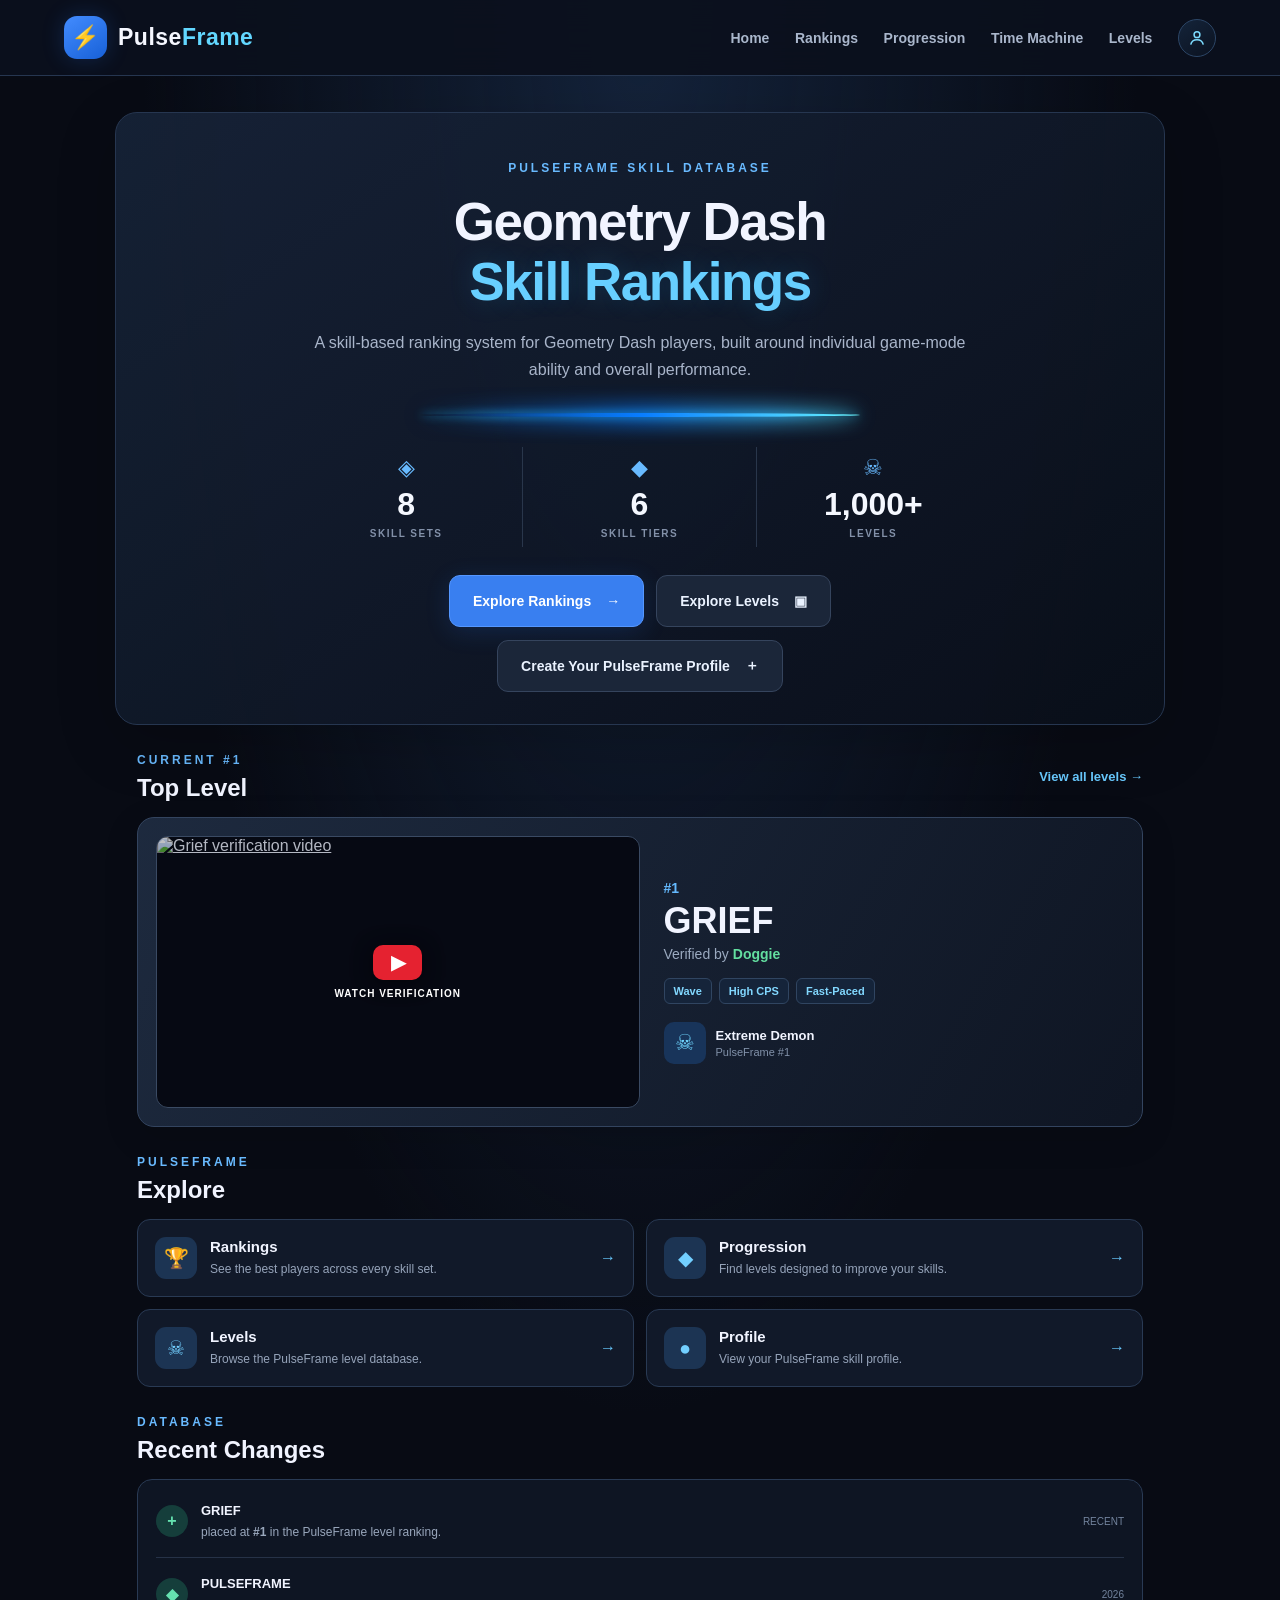
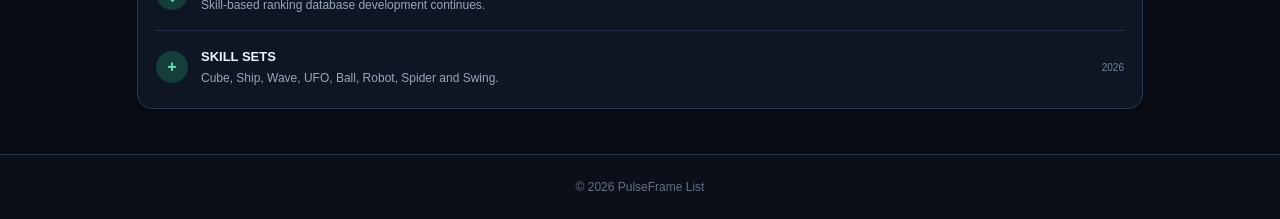
==== commit 4b582379: "Link homepage Time Machine navigation to root page" ====
--- a/index.html
+++ b/index.html
@@ -25,7 +25,7 @@
         <a href="index.html">Home</a>
         <a href="main/rankings.html">Rankings</a>
         <a href="main/progression.html">Progression</a>
-        <a href="main/time-machine.html">Time Machine</a>
+        <a href="time-machine.html">Time Machine</a>
         <a href="main/levels.html">Levels</a>
         <a href="main/profile.html" class="profile-nav-icon" aria-label="Profile" title="Profile"><svg aria-hidden="true" viewBox="0 0 24 24" width="20" height="20" fill="none" stroke="currentColor" stroke-width="1.8"><circle cx="12" cy="8" r="3.5"></circle><path d="M4.5 20c.7-4 3.2-6 7.5-6s6.8 2 7.5 6"></path></svg></a>
     </nav>
--- a/css/style.css
+++ b/css/style.css
@@ -1445,3 +1445,9 @@
     }
 }
 
+
+
+/* Global image clarity and compact profile icon */
+img, video, canvas { max-width: 100%; image-rendering: auto; backface-visibility: hidden; }
+.site-header .profile-nav-icon{display:inline-flex;align-items:center;justify-content:center;width:38px;height:38px;border:1px solid #2c4667;border-radius:50%;color:#7ddcff;background:linear-gradient(145deg,#14243a,#0b1220);transition:border-color .2s ease,color .2s ease,transform .2s ease}
+.site-header .profile-nav-icon:hover{color:#fff;border-color:#65cfff;transform:translateY(-1px)}
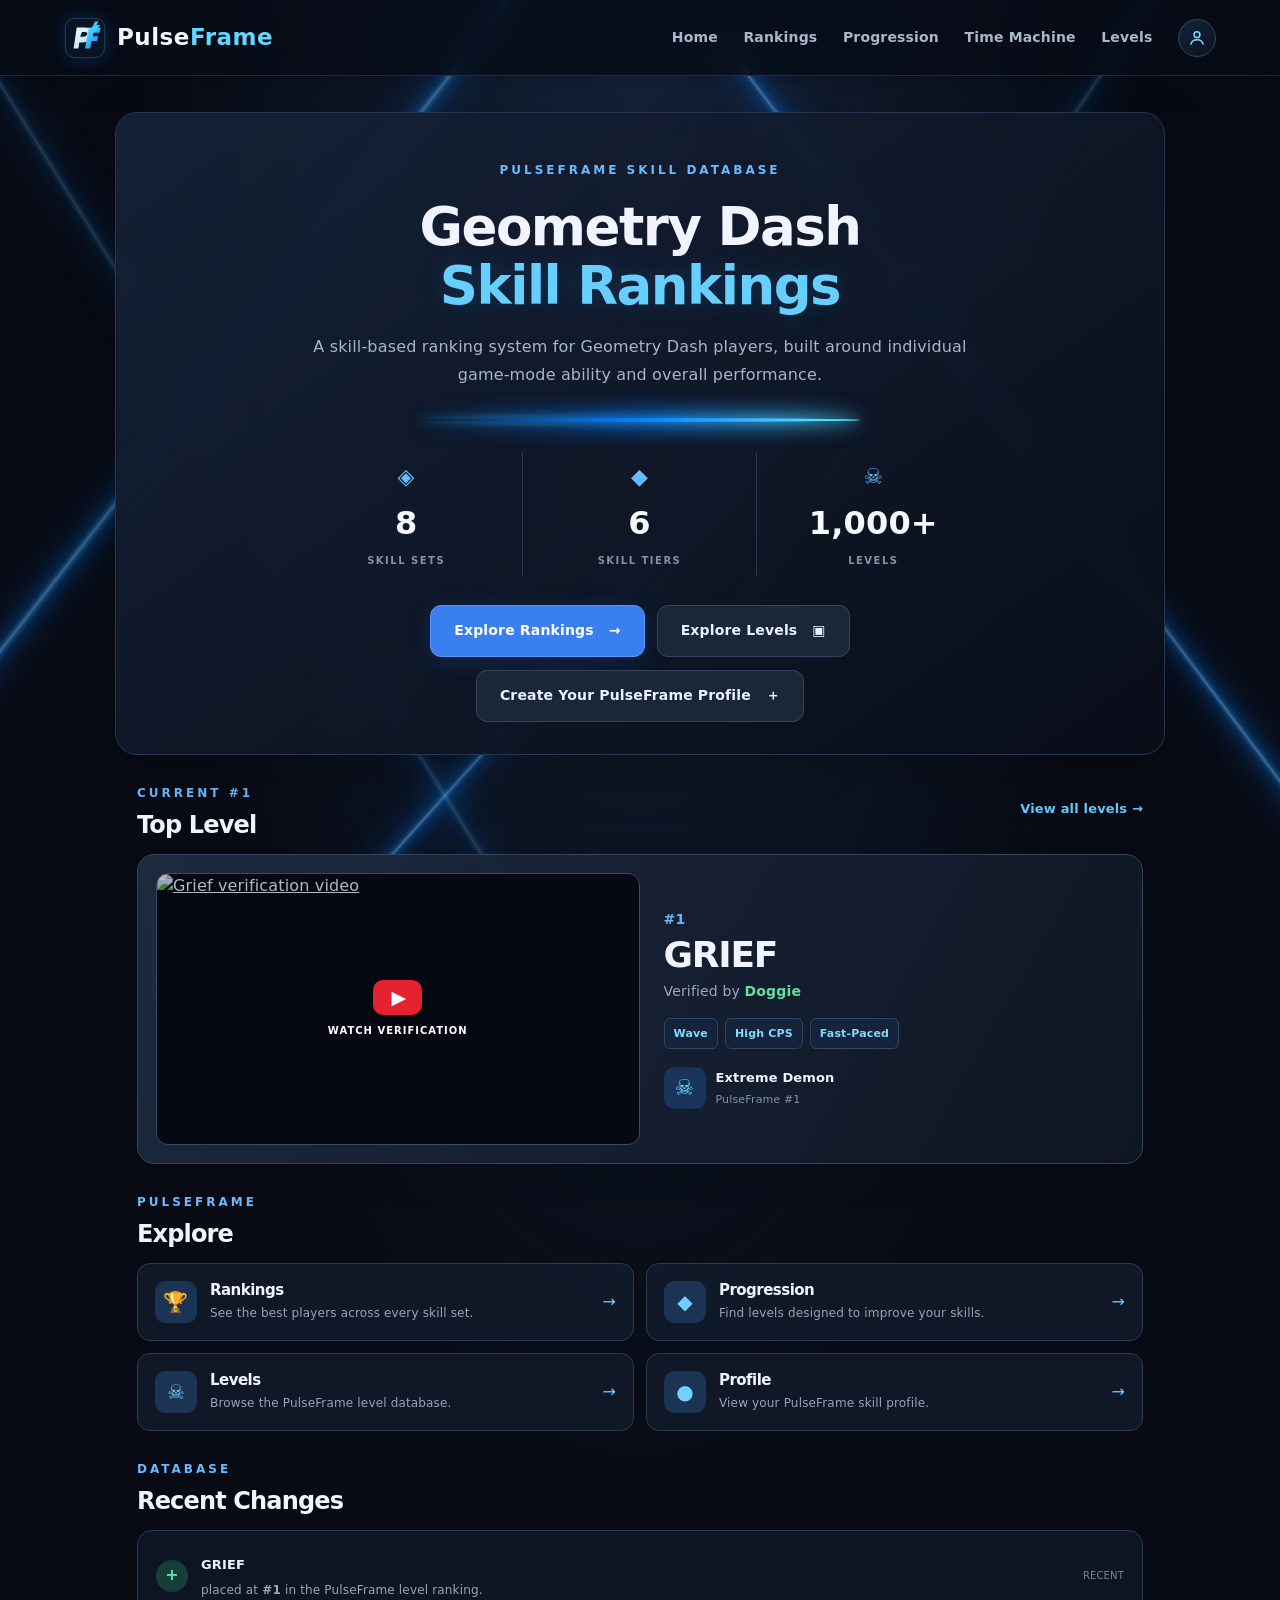
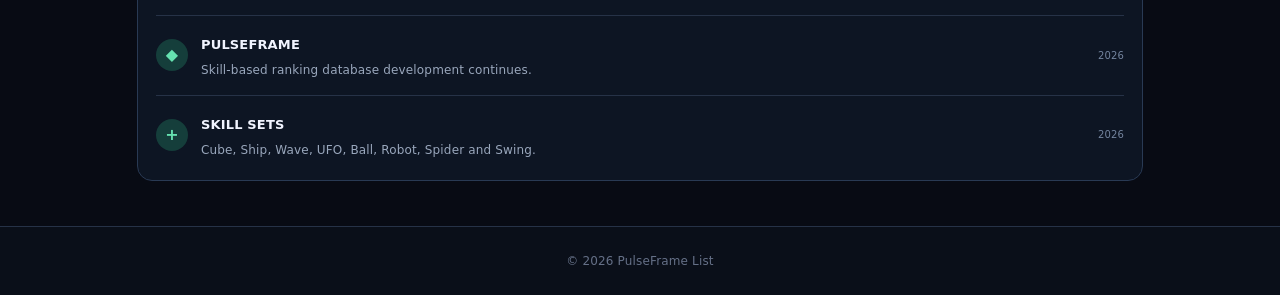
==== commit d7fcdba4: "Show PF lightning logo beside PulseFrame name" ====
--- a/index.html
+++ b/index.html
@@ -7,6 +7,9 @@
     <title>PulseFrame</title>
 
     <link rel="stylesheet" href="css/style.css">
+<style>
+.brand-mark{display:block;width:42px;height:42px;object-fit:contain;filter:drop-shadow(0 0 9px rgba(30,151,255,.22));flex-shrink:0}@media(max-width:480px){.brand-mark{width:36px;height:36px}}
+</style>
 </head>
 
 <body>
@@ -14,7 +17,7 @@
 <header class="site-header">
 
     <a href="index.html" class="brand">
-        <div class="brand-icon">⚡</div>
+        <img class="brand-mark" src="assets/pulseframe-mark.svg" alt="">
 
         <div class="logo">
             Pulse<span>Frame</span>
--- a/css/style.css
+++ b/css/style.css
@@ -1451,3 +1451,231 @@
 img, video, canvas { max-width: 100%; image-rendering: auto; backface-visibility: hidden; }
 .site-header .profile-nav-icon{display:inline-flex;align-items:center;justify-content:center;width:38px;height:38px;border:1px solid #2c4667;border-radius:50%;color:#7ddcff;background:linear-gradient(145deg,#14243a,#0b1220);transition:border-color .2s ease,color .2s ease,transform .2s ease}
 .site-header .profile-nav-icon:hover{color:#fff;border-color:#65cfff;transform:translateY(-1px)}
+
+
+/* =========================
+   PULSEFRAME MOVING BLUE LIGHTNING
+   Subtle animated bolts behind every page
+========================= */
+body {
+    position: relative;
+    isolation: isolate;
+}
+
+body::before,
+body::after {
+    content: "";
+    position: fixed;
+    inset: -20%;
+    z-index: -1;
+    pointer-events: none;
+    background-repeat: no-repeat;
+    will-change: transform, opacity;
+}
+
+body::before {
+    opacity: 0.42;
+    background:
+        linear-gradient(128deg, transparent 0 47%, #168bff00 47.2%, #168bff 47.45%, #9beaff 47.62%, #168bff 47.8%, transparent 48.1%) 12% 0% / 42% 90% no-repeat,
+        linear-gradient(53deg, transparent 0 48%, #087cff00 48.2%, #087cff 48.45%, #b3f4ff 48.62%, #087cff 48.8%, transparent 49.1%) 86% 12% / 36% 100% no-repeat,
+        linear-gradient(132deg, transparent 0 48%, #087cff00 48.2%, #087cff 48.45%, #b3f4ff 48.62%, #087cff 48.8%, transparent 49.1%) 52% 100% / 34% 80% no-repeat;
+    filter: drop-shadow(0 0 7px #078bff) drop-shadow(0 0 18px #087cff);
+    animation: pf-lightning-drift 13s ease-in-out infinite alternate, pf-lightning-flash 7s steps(1, end) infinite;
+}
+
+body::after {
+    opacity: 0.2;
+    background:
+        linear-gradient(124deg, transparent 0 48%, #188dff00 48.2%, #188dff 48.45%, #c2f5ff 48.62%, #188dff 48.8%, transparent 49.1%) 78% 0% / 30% 70% no-repeat,
+        linear-gradient(58deg, transparent 0 48%, #188dff00 48.2%, #188dff 48.45%, #c2f5ff 48.62%, #188dff 48.8%, transparent 49.1%) 20% 100% / 38% 85% no-repeat;
+    filter: drop-shadow(0 0 8px #078bff) drop-shadow(0 0 22px #087cff);
+    animation: pf-lightning-drift 18s ease-in-out infinite alternate-reverse, pf-lightning-flash 11s steps(1, end) infinite reverse;
+}
+
+@keyframes pf-lightning-drift {
+    0% { transform: translate3d(-1.5%, -1%, 0) scale(1); }
+    50% { transform: translate3d(1%, 1.5%, 0) scale(1.025); }
+    100% { transform: translate3d(2%, -1%, 0) scale(1.01); }
+}
+
+@keyframes pf-lightning-flash {
+    0%, 8%, 10%, 34%, 36%, 100% { opacity: 0.14; }
+    9%, 35% { opacity: 0.48; }
+    62% { opacity: 0.25; }
+    63% { opacity: 0.58; }
+    64% { opacity: 0.18; }
+}
+
+@media (prefers-reduced-motion: reduce) {
+    body::before,
+    body::after {
+        animation: none;
+    }
+}
+
+
+/* =========================
+   POLISHED TYPE, SPACING & INTERACTIONS
+========================= */
+:root {
+    --pf-blue: #65cfff;
+    --pf-blue-bright: #91e3ff;
+    --pf-muted: #a5b4ca;
+    --pf-border: rgba(104, 159, 215, 0.22);
+    --pf-panel: rgba(11, 19, 33, 0.82);
+}
+
+body {
+    font-family: Inter, ui-sans-serif, system-ui, -apple-system, BlinkMacSystemFont, "Segoe UI", sans-serif;
+    line-height: 1.55;
+    letter-spacing: 0.01em;
+    -webkit-font-smoothing: antialiased;
+    text-rendering: optimizeLegibility;
+}
+
+h1, h2, h3, h4 {
+    letter-spacing: -0.035em;
+    line-height: 1.18;
+    text-wrap: balance;
+}
+
+p {
+    text-wrap: pretty;
+}
+
+::selection {
+    color: #06101d;
+    background: #77d9ff;
+}
+
+:focus-visible {
+    outline: 2px solid var(--pf-blue-bright);
+    outline-offset: 4px;
+    border-radius: 5px;
+}
+
+.card,
+.pf-hero,
+.level-row,
+.progress-tier,
+.recommendation,
+.skill {
+    backdrop-filter: blur(12px);
+    -webkit-backdrop-filter: blur(12px);
+}
+
+.card {
+    border-color: var(--pf-border);
+    background: linear-gradient(145deg, rgba(17, 29, 48, .92), rgba(9, 15, 27, .88));
+    box-shadow: 0 12px 34px rgba(0, 0, 0, .16);
+}
+
+.card h2 {
+    font-size: clamp(1.08rem, 2vw, 1.28rem);
+    font-weight: 750;
+}
+
+.site-header {
+    background: rgba(7, 12, 23, .82);
+    border-bottom-color: rgba(105, 180, 255, .2);
+    box-shadow: 0 8px 30px rgba(0, 0, 0, .14);
+}
+
+.site-header nav a,
+nav a {
+    transition: color .2s ease, text-shadow .2s ease;
+}
+
+.site-header nav a:hover,
+.site-header nav a.active,
+nav a:hover,
+nav a.active {
+    color: var(--pf-blue-bright);
+    text-shadow: 0 0 16px rgba(68, 183, 255, .24);
+}
+
+.primary-button,
+.secondary-button,
+.profile-button,
+button {
+    transition: transform .18s ease, border-color .18s ease, box-shadow .18s ease, background-color .18s ease;
+}
+
+.primary-button:hover,
+.secondary-button:hover,
+.profile-button:hover,
+button:hover {
+    transform: translateY(-2px);
+}
+
+.level-row {
+    border-color: rgba(113, 167, 230, .25);
+    background: linear-gradient(115deg, rgba(20, 34, 55, .9), rgba(9, 16, 29, .86));
+    box-shadow: 0 8px 24px rgba(0, 0, 0, .12);
+    transition: transform .2s ease, border-color .2s ease, box-shadow .2s ease;
+}
+
+.level-row:hover {
+    transform: translateY(-2px);
+    border-color: rgba(101, 207, 255, .65);
+    box-shadow: 0 12px 30px rgba(0, 80, 160, .17);
+}
+
+.level-info h2 {
+    font-weight: 800;
+    letter-spacing: -0.025em;
+}
+
+.level-creator,
+.level-tags {
+    color: #b1bfd4;
+    line-height: 1.5;
+}
+
+.level-score strong {
+    color: #eaf8ff;
+    font-variant-numeric: tabular-nums;
+}
+
+.extreme-badge {
+    border-color: rgba(75, 173, 255, .4);
+    background: rgba(22, 65, 104, .48);
+    box-shadow: inset 0 1px rgba(255, 255, 255, .04);
+}
+
+.level-video {
+    border-color: rgba(107, 174, 237, .32);
+    box-shadow: 0 4px 16px rgba(0, 0, 0, .2);
+}
+
+.level-video:hover {
+    box-shadow: 0 0 0 1px rgba(101, 207, 255, .18), 0 0 22px rgba(34, 148, 255, .18);
+}
+
+footer {
+    background: rgba(5, 9, 17, .78);
+    border-top-color: rgba(105, 180, 255, .18);
+}
+
+@media (max-width: 600px) {
+    body {
+        font-size: 14px;
+    }
+
+    .level-row {
+        box-shadow: 0 6px 18px rgba(0, 0, 0, .16);
+    }
+
+    .level-row:hover {
+        transform: none;
+    }
+}
+
+@media (prefers-reduced-motion: reduce) {
+    *,
+    *::before,
+    *::after {
+        scroll-behavior: auto !important;
+        transition-duration: 0.01ms !important;
+    }
+}
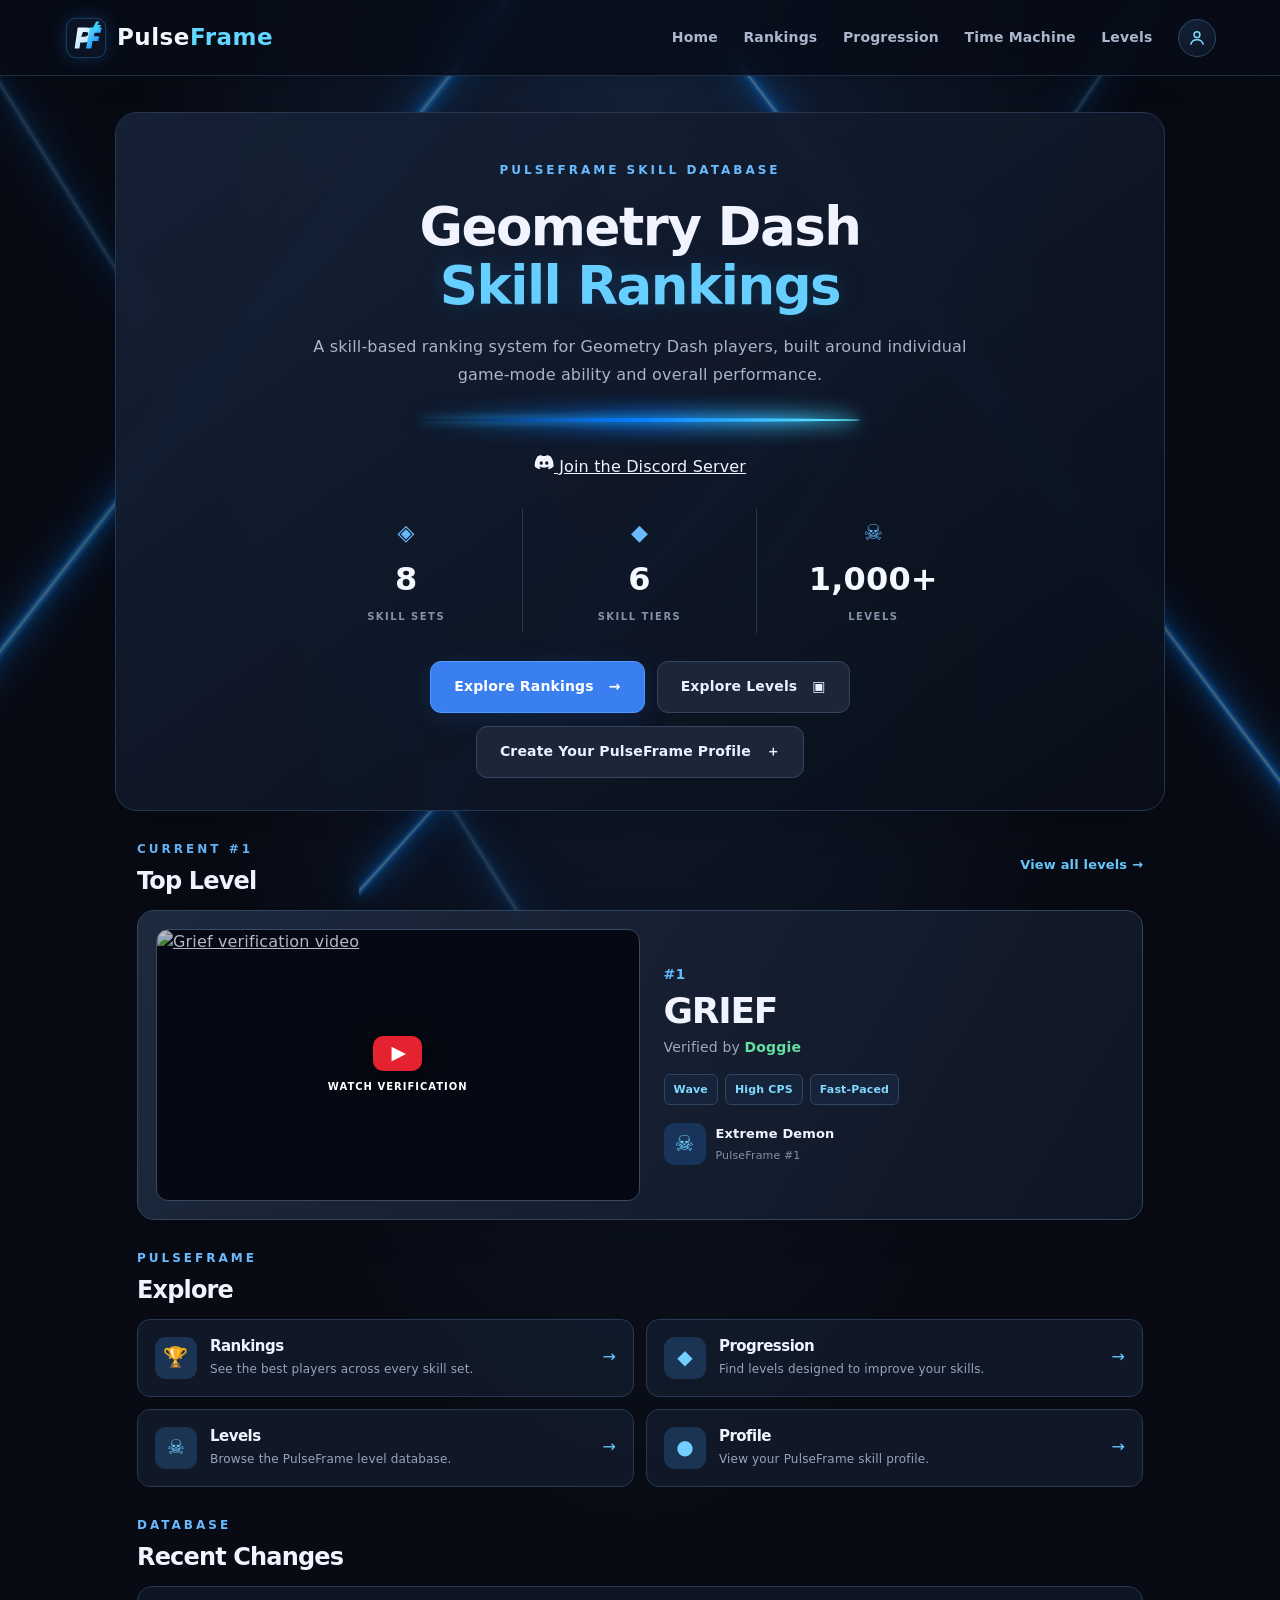
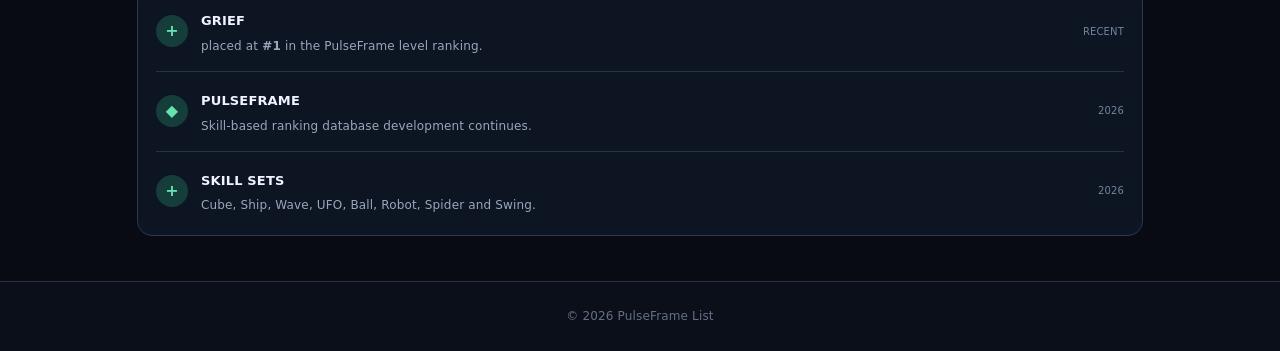
==== commit 6e4fb4c8: "Add Discord invite button to homepage hero" ====
--- a/index.html
+++ b/index.html
@@ -62,6 +62,11 @@
 
         <div class="neon-wave"></div>
 
+        <a class="pf-discord-button" href="https://discord.gg/mzqAwQNJ" target="_blank" rel="noopener noreferrer">
+            <svg aria-hidden="true" viewBox="0 0 24 24" width="20" height="20" fill="currentColor"><path d="M19.7 5.1A18.6 18.6 0 0 0 15.1 3.7l-.6 1.2a17 17 0 0 0-5 0l-.6-1.2a18.6 18.6 0 0 0-4.6 1.4C1.4 9.4.6 13.6 1 17.8a18.7 18.7 0 0 0 5.7 2.9l1.2-1.9-1.9-.9.5-.4c3.7 1.7 7.7 1.7 11.4 0l.5.4-1.9.9 1.2 1.9a18.7 18.7 0 0 0 5.7-2.9c.5-4.9-.8-9.1-3.7-12.7ZM8.7 15.4c-1.1 0-2-1-2-2.2s.9-2.2 2-2.2 2 1 2 2.2-.9 2.2-2 2.2Zm6.6 0c-1.1 0-2-1-2-2.2s.9-2.2 2-2.2 2 1 2 2.2-.9 2.2-2 2.2Z"/></svg>
+            Join the Discord Server
+        </a>
+
 
         <!-- STATS -->
 
--- a/css/style.css
+++ b/css/style.css
@@ -1679,3 +1679,48 @@
         transition-duration: 0.01ms !important;
     }
 }
+
+
+/* PF lightning brand mark */
+.brand-mark {
+    width: 43px;
+    height: 43px;
+    display: block;
+    flex: 0 0 43px;
+    object-fit: contain;
+    filter: drop-shadow(0 0 8px #168cff70);
+}
+header .brand {
+    display: inline-flex;
+    align-items: center;
+    gap: 10px;
+    text-decoration: none;
+}
+@media (max-width: 600px) {
+    .brand-mark { width: 36px; height: 36px; flex-basis: 36px; }
+}
+
+
+/* PULSEFRAME PAGE-TO-PAGE TRANSITIONS */
+@view-transition {
+    navigation: auto;
+}
+::view-transition-old(root) {
+    animation: pf-page-out 180ms ease-in both;
+}
+::view-transition-new(root) {
+    animation: pf-page-in 300ms cubic-bezier(.2,.75,.25,1) both;
+}
+@keyframes pf-page-out {
+    to { opacity: 0; transform: translateY(-6px); }
+}
+@keyframes pf-page-in {
+    from { opacity: 0; transform: translateY(10px); filter: brightness(.82); }
+    to { opacity: 1; transform: translateY(0); filter: brightness(1); }
+}
+@media (prefers-reduced-motion: reduce) {
+    ::view-transition-old(root),
+    ::view-transition-new(root) {
+        animation-duration: 1ms !important;
+    }
+}
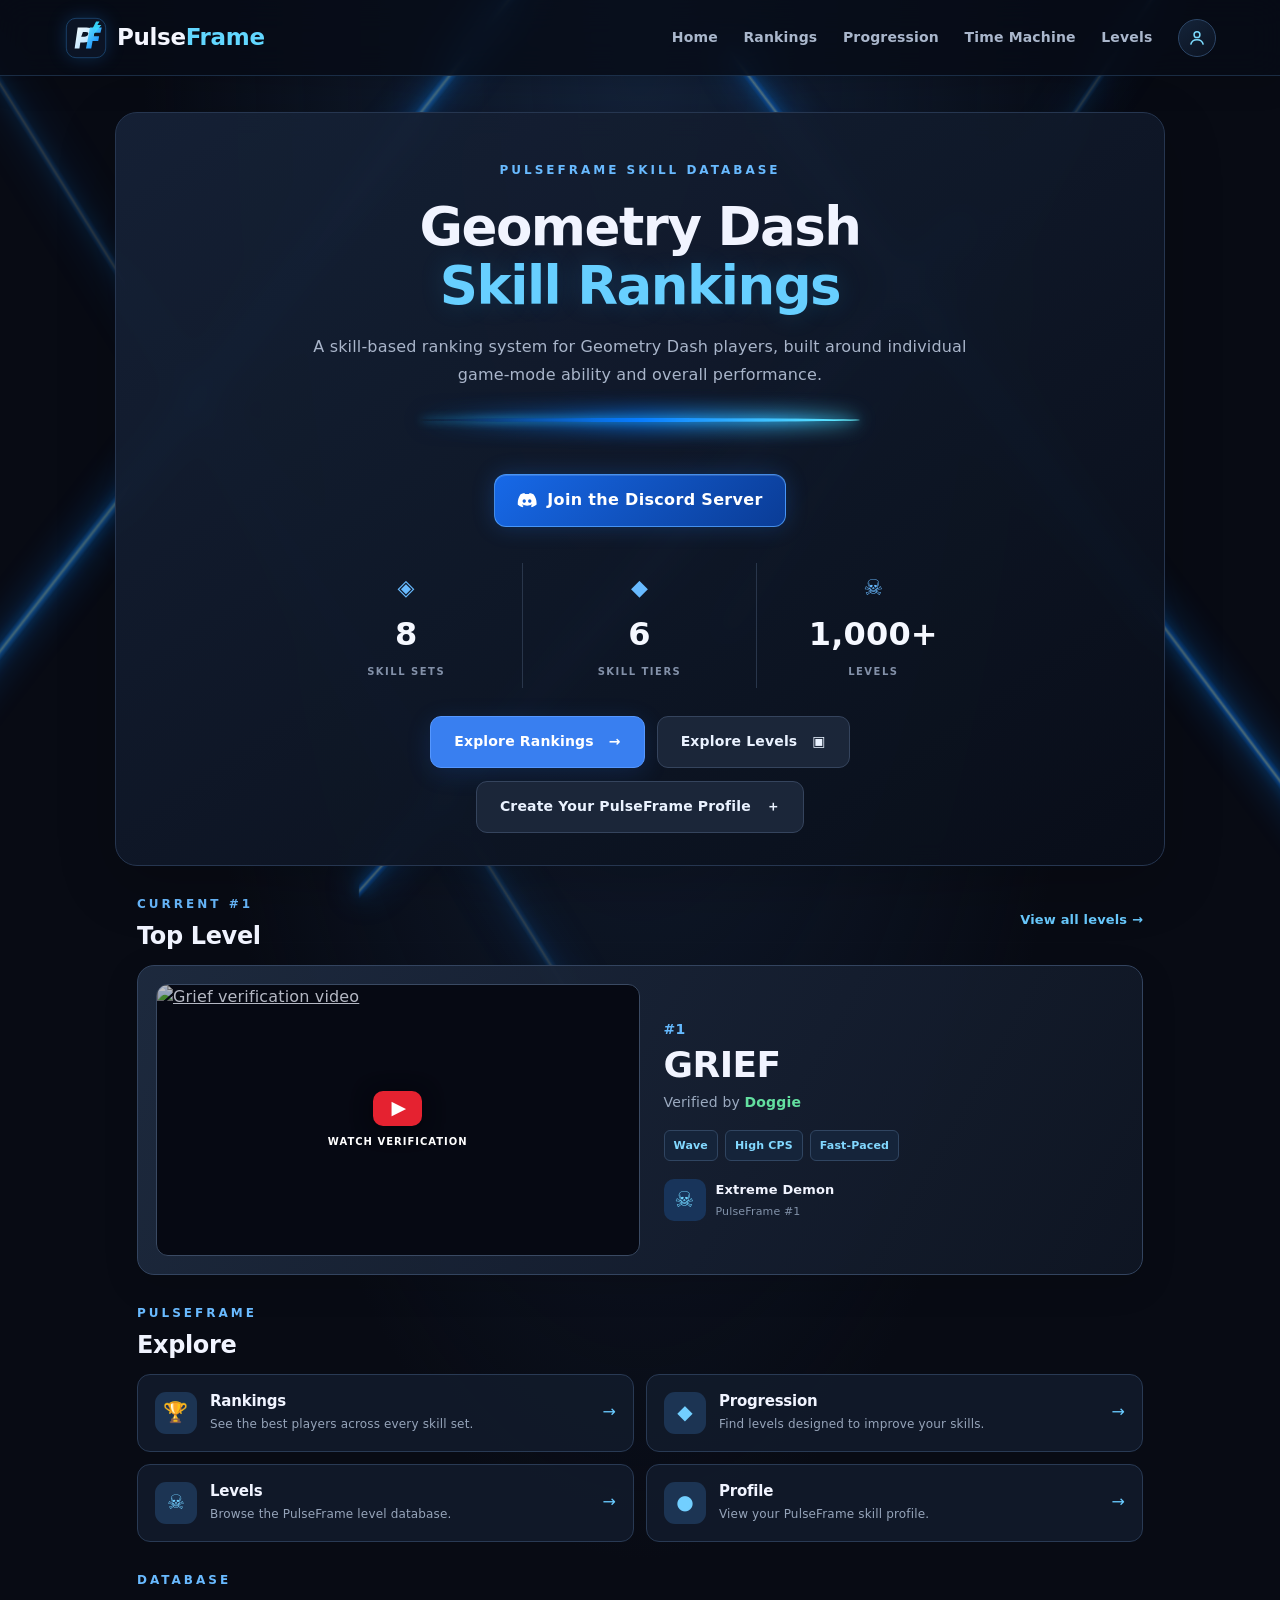
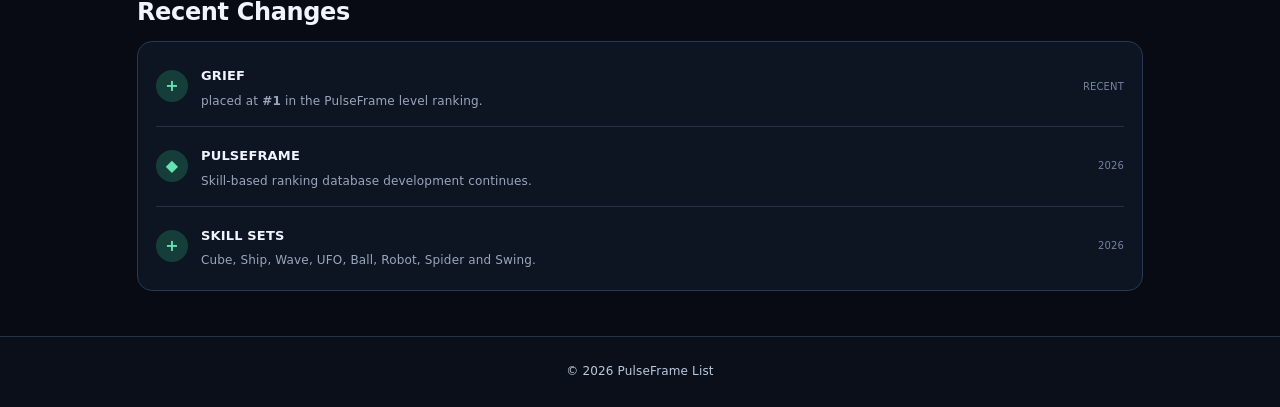
==== commit 936ff87b: "Add global quick menu" ====
--- a/index.html
+++ b/index.html
@@ -9,6 +9,11 @@
     <link rel="stylesheet" href="css/style.css">
 <style>
 .brand-mark{display:block;width:42px;height:42px;object-fit:contain;filter:drop-shadow(0 0 9px rgba(30,151,255,.22));flex-shrink:0}@media(max-width:480px){.brand-mark{width:36px;height:36px}}
+</style>
+
+<style>
+.pf-quick-menu{position:absolute;right:18px;top:calc(100% + 8px);z-index:1000;width:min(290px,calc(100vw - 28px));padding:8px;background:#0c1424;border:1px solid #263b5a;border-radius:14px;box-shadow:0 18px 48px #0009}
+.pf-quick-menu[hidden]{display:none!important}.pf-quick-menu a{display:flex;align-items:center;gap:12px;padding:12px;border-radius:9px;color:#eaf4ff;text-decoration:none}.pf-quick-menu a:hover{background:#172743}.pf-quick-menu a>span:first-child{width:25px;text-align:center;font-size:18px}.pf-quick-menu strong,.pf-quick-menu small{display:block}.pf-quick-menu strong{font-size:13px}.pf-quick-menu small{margin-top:3px;color:#8fa7c5;font-size:11px}.site-header{position:relative}
 </style>
 </head>
 
@@ -37,6 +42,13 @@
         ☰
     </button>
 
+
+<div class="pf-quick-menu" id="pf-quick-menu" hidden>
+  <a href="main/profile.html"><span>◉</span><span><strong>Profile</strong><small>View your profile</small></span></a>
+  <a href="main/profile.html#settings"><span>⚙</span><span><strong>Settings</strong><small>Profile and preferences</small></span></a>
+  <a href="main/levels.html#randomizer-wheel"><span>🎡</span><span><strong>Randomizer Wheel</strong><small>Pick levels at random</small></span></a>
+  <a href="time-machine.html"><span>⏳</span><span><strong>Time Machine</strong><small>Explore previous rankings</small></span></a>
+</div>
 </header>
 
 
@@ -317,5 +329,9 @@
 
 <script src="js/script.js"></script>
 
+
+<script>
+(()=>{const b=document.querySelector('.site-header .menu-button');const m=document.getElementById('pf-quick-menu');if(!b||!m)return;b.setAttribute('aria-controls','pf-quick-menu');b.setAttribute('aria-expanded','false');b.addEventListener('click',e=>{e.stopPropagation();m.hidden=!m.hidden;b.setAttribute('aria-expanded',String(!m.hidden));});m.addEventListener('click',e=>{if(e.target.closest('a')){m.hidden=true;b.setAttribute('aria-expanded','false');}});document.addEventListener('click',e=>{if(!m.contains(e.target)&&e.target!==b){m.hidden=true;b.setAttribute('aria-expanded','false');}});document.addEventListener('keydown',e=>{if(e.key==='Escape'){m.hidden=true;b.setAttribute('aria-expanded','false');}});})();
+</script>
 </body>
 </html>
--- a/css/style.css
+++ b/css/style.css
@@ -1724,3 +1724,131 @@
         animation-duration: 1ms !important;
     }
 }
+
+
+/* Homepage-only Discord community button */
+.pf-discord-button {
+    display: inline-flex;
+    align-items: center;
+    justify-content: center;
+    gap: 10px;
+    margin: 22px auto 8px;
+    padding: 13px 22px;
+    border: 1px solid rgba(88, 166, 255, .75);
+    border-radius: 12px;
+    background: linear-gradient(135deg, #1769e8, #0a3c96);
+    color: #fff;
+    font-weight: 800;
+    letter-spacing: .02em;
+    text-decoration: none;
+    box-shadow: 0 0 22px rgba(35, 126, 255, .24), inset 0 1px rgba(255,255,255,.14);
+    transition: transform .2s ease, box-shadow .2s ease, filter .2s ease;
+}
+.pf-discord-button:hover {
+    transform: translateY(-2px);
+    filter: brightness(1.12);
+    box-shadow: 0 0 30px rgba(35, 126, 255, .48), 0 0 55px rgba(35, 126, 255, .16);
+}
+.pf-discord-button:focus-visible {
+    outline: 2px solid #9feaff;
+    outline-offset: 4px;
+}
+@media (max-width: 600px) {
+    .pf-discord-button { width: 100%; max-width: 310px; box-sizing: border-box; }
+}
+@media (prefers-reduced-motion: reduce) {
+    .pf-discord-button { transition: none; }
+}
+
+
+/* SOFTER PULSEFRAME TYPOGRAPHY, TAPS & LIST TABS */
+body {
+    -webkit-font-smoothing: antialiased;
+    -moz-osx-font-smoothing: grayscale;
+    text-rendering: optimizeLegibility;
+}
+h1, h2, h3, .logo, .level-name, .level-points, .level-rank, button, .button, .level-tab {
+    letter-spacing: -0.015em;
+}
+p, .level-creator, .level-tags, .list-tier-note {
+    color: #b9c9df;
+    line-height: 1.65;
+}
+button, .button, .level-tab, .filter-chip, a {
+    -webkit-tap-highlight-color: transparent;
+}
+button, .button, .level-tab, .filter-chip, .pf-discord-button {
+    transition: color .22s ease, background-color .22s ease, border-color .22s ease,
+                box-shadow .22s ease, transform .22s cubic-bezier(.2,.75,.25,1);
+}
+button:active, .button:active, .level-tab:active, .filter-chip:active, a.button:active {
+    transform: scale(.965);
+}
+.level-tabs.pf-list-tabs {
+    display: flex;
+    align-items: stretch;
+    flex-wrap: wrap;
+    gap: 10px;
+    margin: 18px 0 8px;
+}
+.pf-list-tabs .level-tab {
+    flex: 1 1 140px;
+    min-height: 52px;
+    display: flex;
+    align-items: center;
+    justify-content: center;
+    gap: 9px;
+    border-radius: 14px;
+    padding: 11px 16px;
+    color: #b9c9df;
+    background: rgba(14, 28, 49, .72);
+    border: 1px solid rgba(102, 151, 205, .22);
+    box-shadow: inset 0 1px rgba(255,255,255,.035);
+    font-weight: 750;
+}
+.pf-list-tabs .level-tab span {
+    font-size: .78em;
+    font-weight: 650;
+    color: #91a8c5;
+    letter-spacing: .02em;
+}
+.pf-list-tabs .level-tab.active {
+    color: #f2f8ff;
+    background: linear-gradient(135deg, rgba(31, 112, 221, .3), rgba(13, 51, 105, .45));
+    border-color: rgba(89, 174, 255, .72);
+    box-shadow: 0 0 22px rgba(35, 126, 255, .15), inset 0 1px rgba(255,255,255,.08);
+}
+.pf-list-tabs .level-tab.active span { color: #bceaff; }
+.pf-list-tabs .level-tab:hover { transform: translateY(-2px); border-color: rgba(89,174,255,.58); }
+.pf-tab-tapped { animation: pf-tab-pop .28s ease-out; }
+@keyframes pf-tab-pop {
+    0% { transform: scale(.96); }
+    65% { transform: scale(1.025); }
+    100% { transform: scale(1); }
+}
+.list-tier-note {
+    margin: 6px 0 18px;
+    font-size: .9rem;
+    opacity: .9;
+}
+.level-row {
+    transition: transform .24s cubic-bezier(.2,.75,.25,1), border-color .24s ease,
+                box-shadow .24s ease, background-color .24s ease;
+}
+.level-row.pf-row-enter { animation: pf-row-soft-in .24s ease both; }
+@keyframes pf-row-soft-in {
+    from { opacity: .65; transform: translateY(5px); }
+    to { opacity: 1; transform: translateY(0); }
+}
+.level-thumb img {
+    transition: transform .35s cubic-bezier(.2,.75,.25,1), filter .35s ease;
+}
+.level-thumb:hover img { transform: scale(1.045); filter: saturate(1.08) brightness(1.04); }
+@media (max-width: 600px) {
+    .level-tabs.pf-list-tabs { gap: 7px; }
+    .pf-list-tabs .level-tab { flex-basis: 100%; min-height: 46px; }
+}
+@media (prefers-reduced-motion: reduce) {
+    .pf-tab-tapped, .level-row.pf-row-enter { animation: none !important; }
+    .level-row, .level-thumb img, button, .button, .level-tab, .filter-chip, .pf-discord-button { transition: none !important; }
+}
